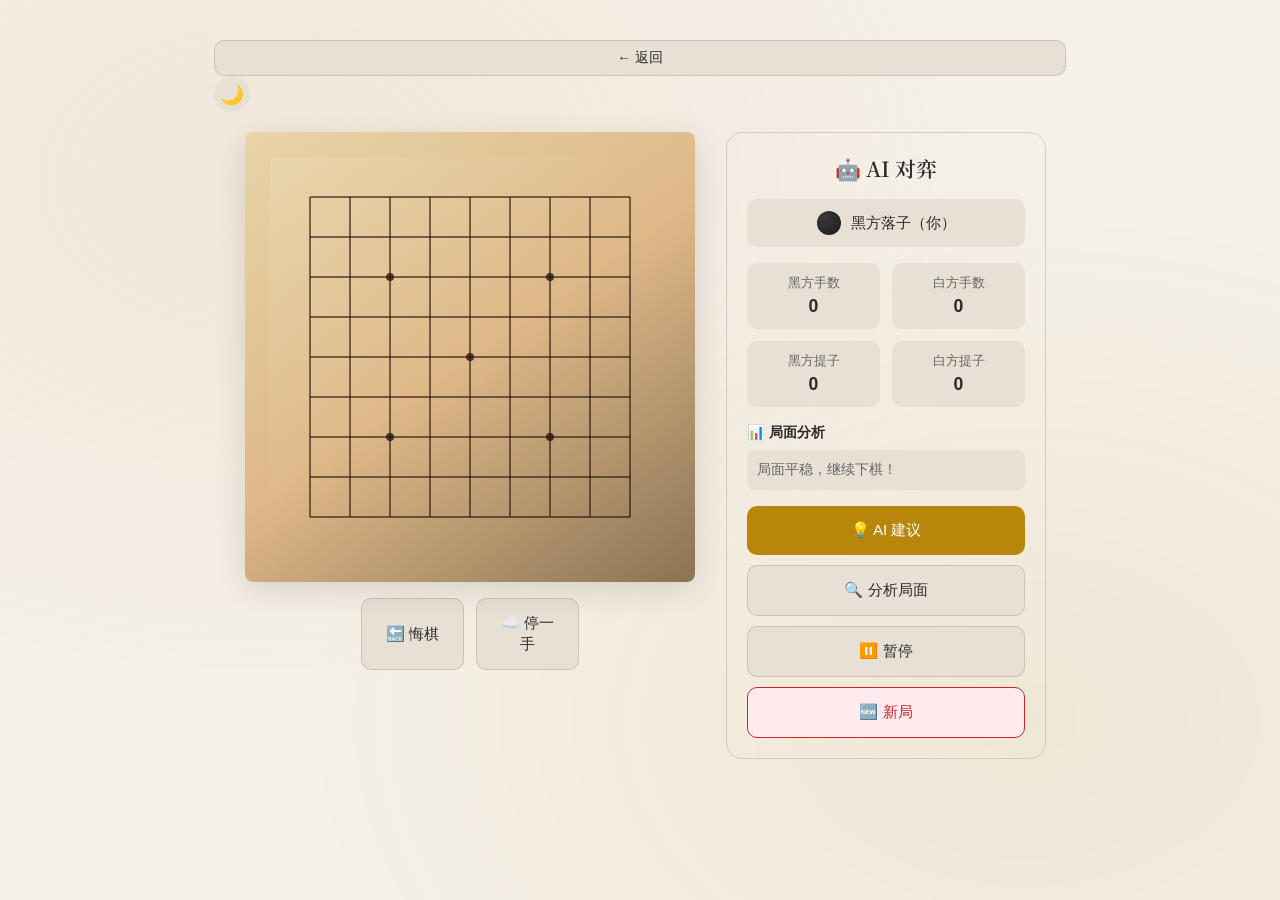
==== pages/ai-match.html @ 22a0a7e2 "新增AI对弈功能和移动端优化" ====
<!DOCTYPE html>
<html lang="zh-CN">
<head>
  <meta charset="UTF-8">
  <meta name="viewport" content="width=device-width, initial-scale=1.0, maximum-scale=1.0, user-scalable=no">
  <title>AI 对弈 - 围棋对弈复盘</title>
  <link href="https://fonts.googleapis.com/css2?family=Noto+Serif+SC:wght@400;600;700&family=JetBrains+Mono:wght@400;500&display=swap" rel="stylesheet">
  <link rel="stylesheet" href="../css/common.css">
  <style>
    .match-container { display: grid; grid-template-columns: 1fr 320px; gap: 20px; max-width: 1280px; margin: 0 auto; padding: 20px; }
    @media (max-width: 900px) { .match-container { grid-template-columns: 1fr; padding: 10px; } }
    .board-section { display: flex; flex-direction: column; align-items: center; }
    .board-wrapper { position: relative; background: linear-gradient(145deg, var(--board-wood-light) 0%, var(--board-wood) 50%, var(--board-dark) 100%); border-radius: 8px; padding: 25px; box-shadow: var(--shadow-medium); }
    .goban { position: relative; background: linear-gradient(135deg, rgba(255,255,255,0.1) 0%, transparent 50%); border-radius: 4px; overflow: visible; touch-action: manipulation; }
    .board-grid { position: absolute; top: 0; left: 0; pointer-events: none; }
    .grid-line { stroke: var(--line-color); stroke-width: 1.5; opacity: 0.8; }
    .star-point { fill: var(--line-color); opacity: 0.8; }
    .intersection { position: absolute; width: 36px; height: 36px; transform: translate(-50%, -50%); cursor: pointer; z-index: 10; -webkit-tap-highlight-color: transparent; }
    .intersection:hover::before { content: ''; position: absolute; top: 50%; left: 50%; transform: translate(-50%, -50%); width: 32px; height: 32px; border-radius: 50%; background: rgba(102, 126, 234, 0.3); pointer-events: none; }
    .stone { width: 32px; height: 32px; border-radius: 50%; position: absolute; transform: scale(0); transition: transform 0.15s cubic-bezier(0.175, 0.885, 0.32, 1.275); z-index: 20; }
    .stone.visible { transform: scale(1); }
    .stone.black { background: radial-gradient(circle at 30% 30%, var(--stone-black-highlight), var(--stone-black) 60%); box-shadow: 2px 3px 6px rgba(0, 0, 0, 0.4); }
    .stone.white { background: radial-gradient(circle at 30% 30%, #ffffff, var(--stone-white) 50%, var(--stone-white-shadow) 100%); box-shadow: 2px 3px 6px rgba(0, 0, 0, 0.25), 0 0 0 1px rgba(0, 0, 0, 0.1); }
    .stone.last-move { box-shadow: 0 0 0 3px rgba(255, 0, 0, 0.6), 2px 3px 6px rgba(0, 0, 0, 0.4); }
    .stone.white.last-move { box-shadow: 0 0 0 3px rgba(255, 0, 0, 0.6), 2px 3px 6px rgba(0, 0, 0, 0.25), 0 0 0 1px rgba(0, 0, 0, 0.1); }
    .info-panel { background: var(--card-bg); border-radius: 16px; padding: 20px; border: 1px solid var(--border-color); height: fit-content; }
    .game-title { font-family: 'Noto Serif SC', serif; font-size: 1.3rem; font-weight: 600; margin-bottom: 16px; color: var(--text-primary); text-align: center; }
    .status-row { display: flex; align-items: center; justify-content: center; gap: 10px; margin-bottom: 16px; padding: 12px; background: var(--bg-secondary); border-radius: 10px; }
    .current-player { width: 24px; height: 24px; border-radius: 50%; }
    .current-player.black { background: radial-gradient(circle at 30% 30%, var(--stone-black-highlight), var(--stone-black)); }
    .current-player.white { background: radial-gradient(circle at 30% 30%, #ffffff, var(--stone-white)); box-shadow: 0 0 0 1px rgba(0,0,0,0.2); }
    .status-text { font-size: 0.95rem; color: var(--text-primary); }
    .stats-grid { display: grid; grid-template-columns: 1fr 1fr; gap: 12px; margin-bottom: 16px; }
    .stat-box { text-align: center; padding: 12px; background: var(--bg-secondary); border-radius: 10px; }
    .stat-label { font-size: 0.8rem; color: var(--text-secondary); margin-bottom: 4px; }
    .stat-value { font-size: 1.1rem; font-weight: 600; color: var(--text-primary); }
    .analysis-section { margin-bottom: 16px; }
    .analysis-title { font-size: 0.9rem; font-weight: 600; color: var(--text-primary); margin-bottom: 8px; }
    .analysis-content { font-size: 0.85rem; color: var(--text-secondary); line-height: 1.5; padding: 10px; background: var(--bg-secondary); border-radius: 8px; max-height: 120px; overflow-y: auto; }
    .action-buttons { display: flex; flex-direction: column; gap: 10px; }
    .btn { padding: 14px 20px; border-radius: 10px; font-family: inherit; font-size: 0.95rem; font-weight: 500; cursor: pointer; transition: all 0.3s ease; border: none; width: 100%; }
    .btn-primary { background: var(--accent-gold); color: white; }
    .btn-primary:hover { transform: translateY(-2px); box-shadow: var(--shadow-medium); }
    .btn-secondary { background: var(--bg-secondary); color: var(--text-primary); border: 1px solid var(--border-color); }
    .btn-secondary:hover { background: var(--border-color); }
    .btn-danger { background: #FFEBEE; color: #C62828; border: 1px solid #C62828; }
    .btn-danger:hover { background: #FFCDD2; }
    .result-modal { display: none; position: fixed; top: 0; left: 0; width: 100%; height: 100%; background: rgba(0,0,0,0.5); z-index: 1000; align-items: center; justify-content: center; }
    .result-modal.visible { display: flex; }
    .result-content { background: var(--card-bg); padding: 30px; border-radius: 16px; text-align: center; max-width: 400px; width: 90%; }
    .result-title { font-size: 1.5rem; font-weight: 600; margin-bottom: 16px; color: var(--text-primary); }
    .result-details { font-size: 1rem; color: var(--text-secondary); margin-bottom: 20px; line-height: 1.6; }
    @media (max-width: 900px) {
      .board-wrapper { padding: 15px; }
      .intersection { width: 32px; height: 32px; }
      .stone { width: 28px; height: 28px; }
      .btn { padding: 16px; font-size: 1rem; }
    }
    @media (max-width: 480px) {
      .board-wrapper { padding: 10px; }
      .intersection { width: 26px; height: 26px; }
      .stone { width: 22px; height: 22px; }
    }
  </style>
</head>
<body>
  <div class="container">
    <div class="header">
      <button class="btn btn-secondary" id="backBtn" style="padding: 8px 16px; font-size: 0.85rem;">← 返回</button>
      <button class="theme-toggle" id="themeToggle" title="切换主题">🌙</button>
    </div>

    <div class="match-container">
      <div class="board-section">
        <div class="board-wrapper">
          <div class="goban" id="goban"></div>
        </div>
        <div style="margin-top: 16px; display: flex; gap: 12px;">
          <button class="btn btn-secondary" id="undoBtn">🔙 悔棋</button>
          <button class="btn btn-secondary" id="passBtn">☁️ 停一手</button>
        </div>
      </div>

      <div class="info-panel">
        <div class="game-title">🤖 AI 对弈</div>
        
        <div class="status-row">
          <div class="current-player" id="currentPlayer"></div>
          <span class="status-text" id="statusText">黑方落子</span>
        </div>

        <div class="stats-grid">
          <div class="stat-box">
            <div class="stat-label">黑方手数</div>
            <div class="stat-value" id="blackMoves">0</div>
          </div>
          <div class="stat-box">
            <div class="stat-label">白方手数</div>
            <div class="stat-value" id="whiteMoves">0</div>
          </div>
          <div class="stat-box">
            <div class="stat-label">黑方提子</div>
            <div class="stat-value" id="blackCaptures">0</div>
          </div>
          <div class="stat-box">
            <div class="stat-label">白方提子</div>
            <div class="stat-value" id="whiteCaptures">0</div>
          </div>
        </div>

        <div class="analysis-section">
          <div class="analysis-title">📊 局面分析</div>
          <div class="analysis-content" id="analysisContent">
            正在分析...
          </div>
        </div>

        <div class="action-buttons">
          <button class="btn btn-primary" id="hintBtn">💡 AI 建议</button>
          <button class="btn btn-secondary" id="analyzeBtn">🔍 分析局面</button>
          <button class="btn btn-secondary" id="pauseBtn">⏸️ 暂停</button>
          <button class="btn btn-danger" id="newGameBtn">🆕 新局</button>
        </div>
      </div>
    </div>
  </div>

  <div class="result-modal" id="resultModal">
    <div class="result-content">
      <div class="result-title" id="resultTitle">对局结束</div>
      <div class="result-details" id="resultDetails"></div>
      <button class="btn btn-primary" id="closeModal">确定</button>
    </div>
  </div>

  <script src="../js/utils.js"></script>
  <script src="../js/go-engine.js"></script>
  <script>
    class AIMatch {
      constructor() {
        this.engine = null;
        this.ai = null;
        this.size = 9;
        this.isPaused = false;
        this.isUserTurn = true;
        this.moveHistory = [];
        this.cellSize = 36;
        this.boardPadding = 25;
        this.lastMove = null;
        this.init();
      }

      init() {
        ThemeManager.init();
        document.getElementById('themeToggle').addEventListener('click', () => ThemeManager.toggle());

        const params = new URLSearchParams(window.location.search);
        this.size = parseInt(params.get('size')) || 9;
        const level = params.get('level') || 'medium';

        this.engine = new GoEngine(this.size);
        this.ai = new GoAI(level);

        this.calculateBoardSize();
        this.renderBoard();
        this.updateUI();
        this.updateAnalysis();
        this.bindEvents();

        this.cellSize = this.calculateCellSize();
        this.boardPadding = Math.max(20, this.cellSize);
      }

      calculateCellSize() {
        const container = document.querySelector('.board-section');
        const containerWidth = container ? container.clientWidth - 80 : 300;
        const maxCell = Math.floor(containerWidth / this.size);
        return Math.min(Math.max(maxCell, 20), 40);
      }

      calculateBoardSize() {
        this.cellSize = this.calculateCellSize();
        this.boardPadding = Math.max(20, this.cellSize);
      }

      renderBoard() {
        const goban = document.getElementById('goban');
        const boardSize = this.cellSize * (this.size - 1) + this.boardPadding * 2;

        goban.style.width = boardSize + 'px';
        goban.style.height = boardSize + 'px';
        goban.innerHTML = '';

        const svgNS = 'http://www.w3.org/2000/svg';
        const svg = document.createElementNS(svgNS, 'svg');
        svg.setAttribute('class', 'board-grid');
        svg.setAttribute('width', boardSize);
        svg.setAttribute('height', boardSize);
        svg.setAttribute('viewBox', '0 0 ' + boardSize + ' ' + boardSize);

        for (let i = 0; i < this.size; i++) {
          const pos = this.boardPadding + i * this.cellSize;
          
          const hLine = document.createElementNS(svgNS, 'line');
          hLine.setAttribute('class', 'grid-line');
          hLine.setAttribute('x1', this.boardPadding);
          hLine.setAttribute('y1', pos);
          hLine.setAttribute('x2', boardSize - this.boardPadding);
          hLine.setAttribute('y2', pos);
          svg.appendChild(hLine);

          const vLine = document.createElementNS(svgNS, 'line');
          vLine.setAttribute('class', 'grid-line');
          vLine.setAttribute('x1', pos);
          vLine.setAttribute('y1', this.boardPadding);
          vLine.setAttribute('x2', pos);
          vLine.setAttribute('y2', boardSize - this.boardPadding);
          svg.appendChild(vLine);
        }

        const starPoints = this.getStarPoints();
        starPoints.forEach(([x, y]) => {
          const circle = document.createElementNS(svgNS, 'circle');
          circle.setAttribute('class', 'star-point');
          circle.setAttribute('cx', this.boardPadding + x * this.cellSize);
          circle.setAttribute('cy', this.boardPadding + y * this.cellSize);
          circle.setAttribute('r', 4);
          svg.appendChild(circle);
        });

        goban.appendChild(svg);

        for (let y = 0; y < this.size; y++) {
          for (let x = 0; x < this.size; x++) {
            const intersection = document.createElement('div');
            intersection.className = 'intersection';
            intersection.dataset.x = x;
            intersection.dataset.y = y;
            intersection.style.left = (this.boardPadding + x * this.cellSize) + 'px';
            intersection.style.top = (this.boardPadding + y * this.cellSize) + 'px';
            goban.appendChild(intersection);
          }
        }
      }

      getStarPoints() {
        const points = [];
        if (this.size === 9) {
          points.push([2, 2], [2, 6], [4, 4], [6, 2], [6, 6]);
        } else if (this.size === 13) {
          for (let i = 0; i < 3; i++) for (let j = 0; j < 3; j++) points.push([3 + i * 3, 3 + j * 3]);
        } else {
          for (let i = 0; i < 3; i++) for (let j = 0; j < 3; j++) points.push([3 + i * 6, 3 + j * 6]);
        }
        return points;
      }

      placeStone(x, y, color, animate = true) {
        const intersection = document.querySelector('.intersection[data-x="' + x + '"][data-y="' + y + '"]');
        if (!intersection) return;

        const existingStone = intersection.querySelector('.stone');
        if (existingStone) existingStone.remove();

        const stone = document.createElement('div');
        stone.className = 'stone ' + color;
        intersection.appendChild(stone);
        
        if (animate) {
          requestAnimationFrame(() => stone.classList.add('visible'));
        } else {
          stone.classList.add('visible');
        }
      }

      removeLastMoveMarker() {
        if (this.lastMove) {
          const lastIntersection = document.querySelector('.intersection[data-x="' + this.lastMove.x + '"][data-y="' + this.lastMove.y + '"]');
          if (lastIntersection) {
            const stone = lastIntersection.querySelector('.stone');
            if (stone) stone.classList.remove('last-move');
          }
        }
      }

      handleClick(x, y) {
        if (this.isPaused || !this.isUserTurn) return;
        if (this.engine.board[y][x] !== null) return;

        this.makeMove(x, y, 'black');
        
        if (!this.engine.isTwoPasses()) {
          this.isUserTurn = false;
          this.updateUI();
          
          setTimeout(() => {
            this.aiMove();
          }, 500);
        }
      }

      makeMove(x, y, color) {
        this.removeLastMoveMarker();
        
        if (this.engine.play(x, y)) {
          this.placeStone(x, y, color);
          this.lastMove = { x, y };
          const intersection = document.querySelector('.intersection[data-x="' + x + '"][data-y="' + y + '"]');
          if (intersection) {
            const stone = intersection.querySelector('.stone');
            if (stone) stone.classList.add('last-move');
          }
          
          this.moveHistory.push({ x, y, color });
          this.updateUI();
          this.updateAnalysis();
          
          if (this.engine.isTwoPasses()) {
            this.endGame();
          }
        }
      }

      aiMove() {
        if (this.isPaused) {
          this.isUserTurn = true;
          this.updateUI();
          return;
        }

        const move = this.ai.getMove(this.engine);
        if (move) {
          this.makeMove(move.x, move.y, 'white');
        } else {
          this.engine.pass();
          showToast('AI 停了一手', 'info');
        }
        
        this.isUserTurn = true;
        this.updateUI();
      }

      undo() {
        if (this.moveHistory.length < 2) {
          showToast('没有可悔的棋', 'warning');
          return;
        }

        const lastMove = this.moveHistory.pop();
        this.engine.board[lastMove.y][lastMove.x] = null;
        this.removeLastMoveMarker();
        
        const lastIntersection = document.querySelector('.intersection[data-x="' + lastMove.x + '"][data-y="' + lastMove.y + '"]');
        if (lastIntersection) {
          const stone = lastIntersection.querySelector('.stone');
          if (stone) stone.remove();
        }

        if (this.moveHistory.length > 0) {
          const prevMove = this.moveHistory[this.moveHistory.length - 1];
          this.lastMove = { x: prevMove.x, y: prevMove.y };
          const prevIntersection = document.querySelector('.intersection[data-x="' + prevMove.x + '"][data-y="' + prevMove.y + '"]');
          if (prevIntersection) {
            const stone = prevIntersection.querySelector('.stone');
            if (stone) stone.classList.add('last-move');
          }
        } else {
          this.lastMove = null;
        }

        this.updateUI();
        this.updateAnalysis();
      }

      pass() {
        this.engine.pass();
        this.isUserTurn = false;
        this.updateUI();
        
        setTimeout(() => {
          if (this.engine.isTwoPasses()) {
            this.endGame();
          } else {
            this.aiMove();
          }
        }, 300);
      }

      updateUI() {
        const playerIndicator = document.getElementById('currentPlayer');
        const statusText = document.getElementById('statusText');
        
        playerIndicator.className = 'current-player ' + this.engine.currentPlayer;
        
        if (this.isPaused) {
          statusText.textContent = '已暂停';
        } else if (this.isUserTurn) {
          statusText.textContent = this.engine.currentPlayer === 'black' ? '黑方落子（你）' : '白方落子（AI）';
        } else {
          statusText.textContent = 'AI 思考中...';
        }

        const { black, white } = this.engine.countStones();
        document.getElementById('blackMoves').textContent = Math.floor(this.moveHistory.filter(m => m.color === 'black').length);
        document.getElementById('whiteMoves').textContent = Math.floor(this.moveHistory.filter(m => m.color === 'white').length);
        document.getElementById('blackCaptures').textContent = this.engine.capturedBlack;
        document.getElementById('whiteCaptures').textContent = this.engine.capturedWhite;
      }

      updateAnalysis() {
        const analysis = this.engine.analyzePosition();
        const deadBlack = analysis.groups.filter(g => g.color === 'black' && g.liberties <= 2);
        const deadWhite = analysis.groups.filter(g => g.color === 'white' && g.liberties <= 2);
        
        let text = '';
        
        if (deadBlack.length > 0) {
          text += `⚠️ 你的黑棋有 ${deadBlack.length} 块危险\n`;
          deadBlack.forEach(g => {
            text += `   - ${g.stones.length}子，仅剩 ${g.liberties} 气\n`;
          });
        }
        
        if (deadWhite.length > 0) {
          text += `🎯 可杀白棋 ${deadWhite.length} 块\n`;
          deadWhite.forEach(g => {
            text += `   - ${g.stones.length}子，仅剩 ${g.liberties} 气\n`;
          });
        }

        if (analysis.ataris.length > 0) {
          text += `⚡ 存在对杀局面\n`;
        }

        if (!text) {
          text = '局面平稳，继续下棋！';
        }

        document.getElementById('analysisContent').textContent = text;
      }

      showHint() {
        const move = this.ai.getMove(this.engine);
        if (move) {
          showToast(`AI 建议：(${move.x}, ${move.y})`, 'info');
        } else {
          showToast('当前局面建议停一手', 'info');
        }
      }

      analyzePosition() {
        const analysis = this.engine.analyzePosition();
        let message = `当前局面分析：\n\n`;
        message += `总棋子数：黑 ${analysis.groups.filter(g => g.color === 'black').reduce((s, g) => s + g.stones.length, 0)} 子\n`;
        message += `          白 ${analysis.groups.filter(g => g.color === 'white').reduce((s, g) => s + g.stones.length, 0)} 子\n\n`;
        
        const atari = analysis.ataris;
        if (atari.length > 0) {
          message += `📍 紧急：\n`;
          atari.forEach(g => {
            message += `- ${g.color === 'black' ? '黑' : '白'}方 ${g.stones.length}子危险（${g.liberties}气）\n`;
          });
        }

        showToast(message, 'info');
      }

      pause() {
        this.isPaused = !this.isPaused;
        document.getElementById('pauseBtn').textContent = this.isPaused ? '▶️ 继续' : '⏸️ 暂停';
        this.updateUI();
        
        if (!this.isPaused && !this.isUserTurn) {
          this.aiMove();
        }
      }

      endGame() {
        const { black, white } = this.engine.countStones();
        const komi = this.size === 9 ? 4.5 : 6.5;
        const winner = black > white + komi ? '黑方' : '白方';
        
        document.getElementById('resultTitle').textContent = '🏁 对局结束';
        document.getElementById('resultDetails').innerHTML = `
          <p><strong>${winner} 胜！</strong></p>
          <p>黑方：${black} 子</p>
          <p>白方（含贴目 ${komi}）：${(white + komi).toFixed(1)} 子</p>
          <p>总手数：${this.moveHistory.length} 手</p>
        `;
        document.getElementById('resultModal').classList.add('visible');
      }

      newGame() {
        this.engine = new GoEngine(this.size);
        this.moveHistory = [];
        this.isUserTurn = true;
        this.isPaused = false;
        this.lastMove = null;
        
        const goban = document.getElementById('goban');
        const stones = goban.querySelectorAll('.stone');
        stones.forEach(s => s.remove());
        
        document.getElementById('pauseBtn').textContent = '⏸️ 暂停';
        document.getElementById('resultModal').classList.remove('visible');
        
        this.updateUI();
        this.updateAnalysis();
        showToast('新对局开始！', 'success');
      }

      bindEvents() {
        document.getElementById('goban').addEventListener('click', (e) => {
          const intersection = e.target.closest('.intersection');
          if (intersection) {
            const x = parseInt(intersection.dataset.x);
            const y = parseInt(intersection.dataset.y);
            this.handleClick(x, y);
          }
        });

        document.getElementById('backBtn').addEventListener('click', () => {
          window.location.href = 'practice.html';
        });

        document.getElementById('undoBtn').addEventListener('click', () => this.undo());
        document.getElementById('passBtn').addEventListener('click', () => this.pass());
        document.getElementById('hintBtn').addEventListener('click', () => this.showHint());
        document.getElementById('analyzeBtn').addEventListener('click', () => this.analyzePosition());
        document.getElementById('pauseBtn').addEventListener('click', () => this.pause());
        document.getElementById('newGameBtn').addEventListener('click', () => this.newGame());
        document.getElementById('closeModal').addEventListener('click', () => {
          document.getElementById('resultModal').classList.remove('visible');
        });

        window.addEventListener('resize', () => {
          this.calculateBoardSize();
          this.renderBoard();
          this.moveHistory.forEach(m => this.placeStone(m.x, m.y, m.color, false));
          if (this.lastMove) {
            const intersection = document.querySelector('.intersection[data-x="' + this.lastMove.x + '"][data-y="' + this.lastMove.y + '"]');
            if (intersection) {
              const stone = intersection.querySelector('.stone');
              if (stone) stone.classList.add('last-move');
            }
          }
        });
      }
    }

    document.addEventListener('DOMContentLoaded', () => {
      try { new AIMatch(); } catch (e) { console.error(e); showErrorBoundary('加载失败'); }
    });
  </script>
</body>
</html>
---- css/common.css ----
/* 公共样式 */

/* 浅色主题（默认） */
:root {
  --board-wood: #DEB887;
  --board-wood-light: #E8D4A8;
  --board-dark: #8B7355;
  --line-color: #2C1810;
  --stone-black: #1A1A1A;
  --stone-black-highlight: #3A3A3A;
  --stone-white: #F5F5F5;
  --stone-white-shadow: #D0D0D0;
  --accent-red: #C41E3A;
  --accent-gold: #B8860B;
  --bg-primary: #F5F0E8;
  --bg-secondary: #E8E0D5;
  --text-primary: #2C2C2C;
  --text-secondary: #666666;
  --success: #2E7D32;
  --panel-bg: rgba(255, 252, 245, 0.95);
  --shadow-soft: 0 4px 20px rgba(0, 0, 0, 0.08);
  --shadow-medium: 0 8px 32px rgba(0, 0, 0, 0.12);
  --border-color: rgba(44, 24, 16, 0.15);
}

/* 深色主题 */
[data-theme="dark"] {
  --board-wood: #8B7355;
  --board-wood-light: #A1887F;
  --board-dark: #5D4037;
  --line-color: #E0E0E0;
  --stone-black: #2D2D2D;
  --stone-black-highlight: #424242;
  --stone-white: #EEEEEE;
  --stone-white-shadow: #BDBDBD;
  --accent-red: #EF5350;
  --accent-gold: #FFD54F;
  --bg-primary: #121212;
  --bg-secondary: #1E1E1E;
  --text-primary: #E0E0E0;
  --text-secondary: #9E9E9E;
  --success: #66BB6A;
  --panel-bg: rgba(30, 30, 30, 0.95);
  --shadow-soft: 0 4px 20px rgba(0, 0, 0, 0.3);
  --shadow-medium: 0 8px 32px rgba(0, 0, 0, 0.4);
  --border-color: rgba(255, 255, 255, 0.1);
}

* { margin: 0; padding: 0; box-sizing: border-box; }

body {
  font-family: 'Noto Sans SC', sans-serif;
  background: var(--bg-primary);
  min-height: 100vh;
  color: var(--text-primary);
  overflow-x: hidden;
  transition: background-color 0.3s ease, color 0.3s ease;
}

body::before {
  content: '';
  position: fixed;
  inset: 0;
  background:
    radial-gradient(ellipse at 20% 20%, rgba(222, 184, 135, 0.15) 0%, transparent 50%),
    radial-gradient(ellipse at 80% 80%, rgba(184, 134, 11, 0.08) 0%, transparent 50%);
  pointer-events: none;
  z-index: -1;
}

[data-theme="dark"] body::before {
  background:
    radial-gradient(ellipse at 20% 20%, rgba(139, 115, 85, 0.2) 0%, transparent 50%),
    radial-gradient(ellipse at 80% 80%, rgba(184, 134, 11, 0.1) 0%, transparent 50%);
}

.container {
  max-width: 900px;
  margin: 0 auto;
  padding: 40px 24px;
}

/* Logo */
.logo { display: flex; align-items: center; gap: 12px; cursor: pointer; }
.logo-icon { width: 40px; height: 40px; position: relative; }
.logo-icon::before {
  content: ''; position: absolute; width: 28px; height: 28px;
  background: radial-gradient(circle at 35% 35%, var(--stone-black-highlight), var(--stone-black));
  border-radius: 50%; top: 2px; left: 2px; box-shadow: 2px 2px 4px rgba(0,0,0,0.3);
}
.logo-icon::after {
  content: ''; position: absolute; width: 20px; height: 20px;
  background: radial-gradient(circle at 40% 40%, #fff, var(--stone-white));
  border: 1px solid var(--stone-white-shadow); border-radius: 50%;
  bottom: 2px; right: 2px; box-shadow: 2px 2px 4px rgba(0,0,0,0.15);
}

h1 {
  font-family: 'Noto Serif SC', serif;
  font-size: 1.5rem; font-weight: 600; color: var(--text-primary); letter-spacing: 0.05em;
}

/* 按钮 */
.btn {
  padding: 12px 24px;
  border: none;
  border-radius: 10px;
  font-family: inherit;
  font-size: 1rem;
  font-weight: 600;
  cursor: pointer;
  transition: all 0.3s ease;
  display: inline-flex;
  align-items: center;
  justify-content: center;
  gap: 8px;
  text-decoration: none;
}

.btn-primary {
  background: var(--line-color);
  color: var(--stone-white);
}
.btn-primary:hover { background: #1a0f0a; transform: translateY(-1px); }

.btn-secondary {
  background: var(--bg-secondary);
  color: var(--text-primary);
}
.btn-secondary:hover { background: var(--board-wood-light); }

.btn-large {
  padding: 16px 40px;
  font-size: 1.1rem;
}

/* 卡片 */
.card {
  background: var(--panel-bg);
  border-radius: 20px;
  padding: 32px;
  box-shadow: var(--shadow-medium);
  border: 1px solid var(--border-color);
}

/* 表单 */
.form-group { margin-bottom: 24px; }
.form-label {
  display: block;
  font-size: 0.9rem;
  font-weight: 500;
  color: var(--text-secondary);
  margin-bottom: 10px;
  text-transform: uppercase;
  letter-spacing: 0.05em;
}

.player-input-group {
  display: flex;
  align-items: center;
  gap: 12px;
  background: var(--bg-secondary);
  padding: 14px 18px;
  border-radius: 12px;
}
.player-input-group .player-indicator { width: 24px; height: 24px; flex-shrink: 0; }
.player-input-group input {
  flex: 1;
  border: none;
  background: transparent;
  font-family: inherit;
  font-size: 1rem;
  color: var(--text-primary);
  outline: none;
}
.player-input-group input::placeholder { color: var(--text-secondary); }

/* 玩家指示器 */
.player-indicator { width: 18px; height: 18px; border-radius: 50%; transition: all 0.3s ease; }
.player-indicator.black {
  background: radial-gradient(circle at 35% 35%, var(--stone-black-highlight), var(--stone-black));
  box-shadow: 1px 1px 3px rgba(0,0,0,0.4);
}
.player-indicator.white {
  background: radial-gradient(circle at 35% 35%, #fff, var(--stone-white));
  border: 1px solid var(--stone-white-shadow);
  box-shadow: 1px 1px 3px rgba(0,0,0,0.2);
}

/* 棋盘大小选项 */
.board-size-options { display: flex; gap: 12px; }
.board-size-option {
  flex: 1;
  padding: 20px;
  border: 2px solid var(--border-color);
  background: var(--bg-primary);
  border-radius: 12px;
  text-align: center;
  cursor: pointer;
  transition: all 0.3s ease;
  font-family: inherit;
}
.board-size-option:hover { border-color: var(--board-dark); }
.board-size-option.active { border-color: var(--accent-gold); background: var(--bg-secondary); }
.board-size-option .size-number {
  font-family: 'JetBrains Mono', monospace;
  font-size: 1.8rem; font-weight: 700; color: var(--text-primary); display: block;
}
.board-size-option .size-label { font-size: 0.8rem; color: var(--text-secondary); margin-top: 4px; }

/* Toast */
.toast-container {
  position: fixed;
  bottom: 24px;
  left: 50%;
  transform: translateX(-50%);
  z-index: 1000;
  display: flex;
  flex-direction: column;
  gap: 8px;
  pointer-events: none;
}
.toast {
  padding: 12px 24px;
  border-radius: 8px;
  font-size: 0.9rem;
  font-weight: 500;
  box-shadow: var(--shadow-medium);
  animation: toast-in 0.3s ease-out;
  pointer-events: auto;
}
.toast.warning { background: #FFF3E0; color: #E65100; border: 1px solid #FFB74D; }
.toast.error { background: #FFEBEE; color: #C62828; border: 1px solid #EF9A9A; }
.toast.success { background: #E8F5E9; color: #2E7D32; border: 1px solid #A5D6A7; }
.toast.info { background: var(--panel-bg); color: var(--text-primary); border: 1px solid var(--border-color); }

@keyframes toast-in {
  from { opacity: 0; transform: translateY(20px); }
  to { opacity: 1; transform: translateY(0); }
}
.toast.fade-out { animation: toast-out 0.3s ease-out forwards; }
@keyframes toast-out {
  to { opacity: 0; transform: translateY(-20px); }
}

/* Spinner 加载动画 */
.spinner {
  width: 40px;
  height: 40px;
  border: 3px solid var(--bg-secondary);
  border-top-color: var(--accent-gold);
  border-radius: 50%;
  animation: spin 0.8s linear infinite;
}

@keyframes spin {
  to { transform: rotate(360deg); }
}

/* 主题切换按钮 */
.theme-toggle {
  background: var(--bg-secondary);
  border: none;
  border-radius: 50%;
  width: 36px;
  height: 36px;
  cursor: pointer;
  display: flex;
  align-items: center;
  justify-content: center;
  font-size: 1.2rem;
  transition: all 0.3s ease;
}

.theme-toggle:hover {
  background: var(--accent-gold);
  color: white;
}


/* 模态框 */
.modal-overlay {
  position: fixed;
  top: 0;
  left: 0;
  right: 0;
  bottom: 0;
  background: rgba(0, 0, 0, 0.6);
  display: flex;
  align-items: center;
  justify-content: center;
  z-index: 1000;
  padding: 20px;
}

.modal {
  background: var(--panel-bg);
  border-radius: 20px;
  padding: 24px;
  max-width: 400px;
  width: 100%;
  box-shadow: var(--shadow-medium);
}

.modal-header {
  display: flex;
  align-items: center;
  justify-content: space-between;
  margin-bottom: 20px;
}

.modal-title {
  font-family: 'Noto Serif SC', serif;
  font-size: 1.3rem;
  font-weight: 600;
}

.modal-close {
  background: none;
  border: none;
  font-size: 1.5rem;
  cursor: pointer;
  color: var(--text-secondary);
  padding: 4px 8px;
  line-height: 1;
}

.modal-close:hover {
  color: var(--text-primary);
}

.modal-body {
  margin-bottom: 24px;
}

.modal-footer {
  display: flex;
  gap: 12px;
  justify-content: flex-end;
}

/* 表单输入 */
.form-input {
  width: 100%;
  padding: 12px 16px;
  border: 1px solid var(--border-color);
  border-radius: 10px;
  font-family: inherit;
  font-size: 1rem;
  background: var(--bg-primary);
  color: var(--text-primary);
  transition: border-color 0.2s;
}

.form-input:focus {
  outline: none;
  border-color: var(--accent-gold);
}

.form-input::placeholder {
  color: var(--text-secondary);
}

/* 历史记录项 */
.history-item {
  background: var(--panel-bg);
  border-radius: 16px;
  padding: 20px 24px;
  box-shadow: var(--shadow-soft);
  border: 1px solid var(--border-color);
  cursor: pointer;
  transition: all 0.3s ease;
  display: flex;
  align-items: center;
  gap: 20px;
  margin-bottom: 12px;
}
.history-item:hover { transform: translateY(-2px); box-shadow: var(--shadow-medium); border-color: var(--accent-gold); }
.history-board-preview {
  width: 80px; height: 80px;
  background: linear-gradient(145deg, var(--board-wood-light) 0%, var(--board-wood) 50%, var(--board-dark) 100%);
  border-radius: 8px; display: flex; align-items: center; justify-content: center;
  flex-shrink: 0; font-family: 'JetBrains Mono', monospace;
  font-size: 1.5rem; font-weight: 700; color: var(--line-color);
}
.history-info { flex: 1; }
.history-players { display: flex; align-items: center; gap: 12px; margin-bottom: 8px; }
.history-player { display: flex; align-items: center; gap: 6px; font-weight: 500; }
.history-vs { color: var(--text-secondary); font-size: 0.9rem; }
.history-meta { display: flex; gap: 16px; font-size: 0.85rem; color: var(--text-secondary); }

/* 棋盘坐标 */
.board-coords {
  position: absolute;
  font-family: 'JetBrains Mono', monospace;
  font-size: 0.75rem;
  font-weight: 500;
  color: var(--line-color);
  opacity: 0.7;
  pointer-events: none;
  user-select: none;
}

.coord-top, .coord-bottom {
  left: 0;
  right: 0;
  display: flex;
  justify-content: space-between;
  padding: 0 30px;
}

.coord-top { top: 8px; }
.coord-bottom { bottom: 8px; }

.coord-left, .coord-right {
  top: 0;
  bottom: 0;
  display: flex;
  flex-direction: column;
  justify-content: space-between;
  padding: 30px 0;
}

.coord-left { left: 8px; }
.coord-right { right: 8px; }

.coord-label {
  width: 20px;
  height: 20px;
  display: flex;
  align-items: center;
  justify-content: center;
}

/* 最后落子标记 */
.stone.last-move::after {
  content: '';
  position: absolute;
  top: 50%;
  left: 50%;
  transform: translate(-50%, -50%);
  width: 10px;
  height: 10px;
  border-radius: 50%;
  background: var(--accent-red);
  box-shadow: 0 0 4px rgba(196, 30, 58, 0.6);
}

/* 错误边界遮罩 */
.error-boundary {
  position: fixed;
  inset: 0;
  background: var(--bg-primary);
  display: none;
  flex-direction: column;
  align-items: center;
  justify-content: center;
  z-index: 9999;
  padding: 40px;
  text-align: center;
}

.error-boundary.active {
  display: flex;
}

.error-boundary-icon {
  font-size: 4rem;
  margin-bottom: 20px;
}

.error-boundary-title {
  font-family: 'Noto Serif SC', serif;
  font-size: 1.5rem;
  font-weight: 600;
  margin-bottom: 12px;
  color: var(--text-primary);
}

.error-boundary-message {
  color: var(--text-secondary);
  margin-bottom: 24px;
  max-width: 400px;
  line-height: 1.6;
}

.error-boundary-btn {
  padding: 12px 32px;
  background: var(--accent-gold);
  color: white;
  border: none;
  border-radius: 10px;
  font-family: inherit;
  font-size: 1rem;
  font-weight: 600;
  cursor: pointer;
  transition: all 0.3s ease;
}

.error-boundary-btn:hover {
  transform: translateY(-2px);
  box-shadow: var(--shadow-medium);
}

/* 响应式 */
@media (max-width: 600px) {
  .container { padding: 20px 16px; }
  .board-size-options { flex-direction: column; }
  .card { padding: 20px; }
}
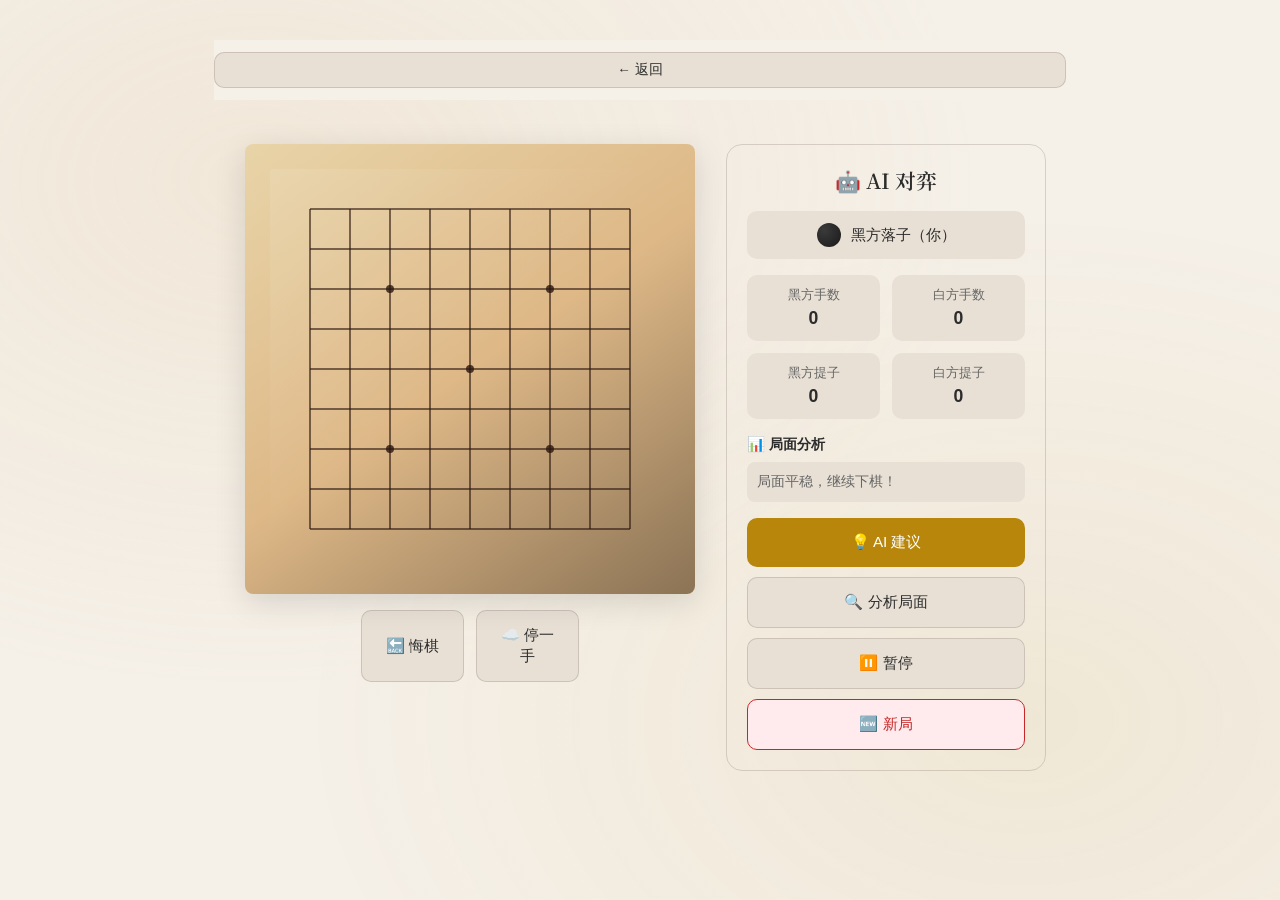
==== commit 996c6aba: "refactor: 移除顶栏主题切换按钮，统一放到设置里 - 从所有11个页面的顶栏移除主题切换按钮 - 主题切换功能保留在设置模态框中 - 设置按钮和用户名保持常驻显示" ====
--- a/pages/ai-match.html
+++ b/pages/ai-match.html
@@ -67,7 +67,6 @@
   <div class="container">
     <div class="header">
       <button class="btn btn-secondary" id="backBtn" style="padding: 8px 16px; font-size: 0.85rem;">← 返回</button>
-      <button class="theme-toggle" id="themeToggle" title="切换主题">🌙</button>
     </div>
 
     <div class="match-container">
@@ -152,7 +151,6 @@
 
       init() {
         ThemeManager.init();
-        document.getElementById('themeToggle').addEventListener('click', () => ThemeManager.toggle());
 
         const params = new URLSearchParams(window.location.search);
         this.size = parseInt(params.get('size')) || 9;
@@ -480,14 +478,45 @@
         const komi = this.size === 9 ? 4.5 : 6.5;
         const winner = black > white + komi ? '黑方' : '白方';
         
+        this.saveGameToHistory(winner, black, white, komi);
+        
         document.getElementById('resultTitle').textContent = '🏁 对局结束';
         document.getElementById('resultDetails').innerHTML = `
           <p><strong>${winner} 胜！</strong></p>
           <p>黑方：${black} 子</p>
           <p>白方（含贴目 ${komi}）：${(white + komi).toFixed(1)} 子</p>
           <p>总手数：${this.moveHistory.length} 手</p>
+          <p style="margin-top: 12px; font-size: 0.85rem; color: var(--text-secondary);">
+            <a href="review.html" style="color: var(--accent-gold); text-decoration: none;">📖 查看复盘</a>
+          </p>
         `;
         document.getElementById('resultModal').classList.add('visible');
+      }
+
+      saveGameToHistory(winner, black, white, komi) {
+        try {
+          const games = JSON.parse(localStorage.getItem('go_game_history') || '[]');
+          const game = {
+            id: Date.now(),
+            date: new Date().toLocaleString('zh-CN'),
+            size: this.size,
+            level: this.ai.level,
+            winner: winner,
+            black: black,
+            white: white,
+            komi: komi,
+            totalMoves: this.moveHistory.length,
+            moves: this.moveHistory.map(m => ({ x: m.x, y: m.y, color: m.color })),
+            type: 'ai',
+            blackPlayer: '你',
+            whitePlayer: 'AI'
+          };
+          games.unshift(game);
+          if (games.length > 50) games.pop();
+          localStorage.setItem('go_game_history', JSON.stringify(games));
+        } catch (e) {
+          console.error('Failed to save game:', e);
+        }
       }
 
       newGame() {
--- a/css/common.css
+++ b/css/common.css
@@ -187,6 +187,16 @@
   box-shadow: 1px 1px 3px rgba(0,0,0,0.2);
 }
 
+.ai-badge {
+  font-size: 0.7rem;
+  padding: 2px 6px;
+  background: var(--accent-gold);
+  color: white;
+  border-radius: 10px;
+  margin-left: 4px;
+  font-weight: 500;
+}
+
 /* 棋盘大小选项 */
 .board-size-options { display: flex; gap: 12px; }
 .board-size-option {
@@ -277,6 +287,18 @@
   color: white;
 }
 
+/* 头部导航 - 常驻 */
+.header {
+  display: flex;
+  justify-content: space-between;
+  align-items: center;
+  margin-bottom: 24px;
+  position: sticky;
+  top: 0;
+  z-index: 100;
+  background: var(--bg-primary);
+  padding: 12px 0;
+}
 
 /* 模态框 */
 .modal-overlay {
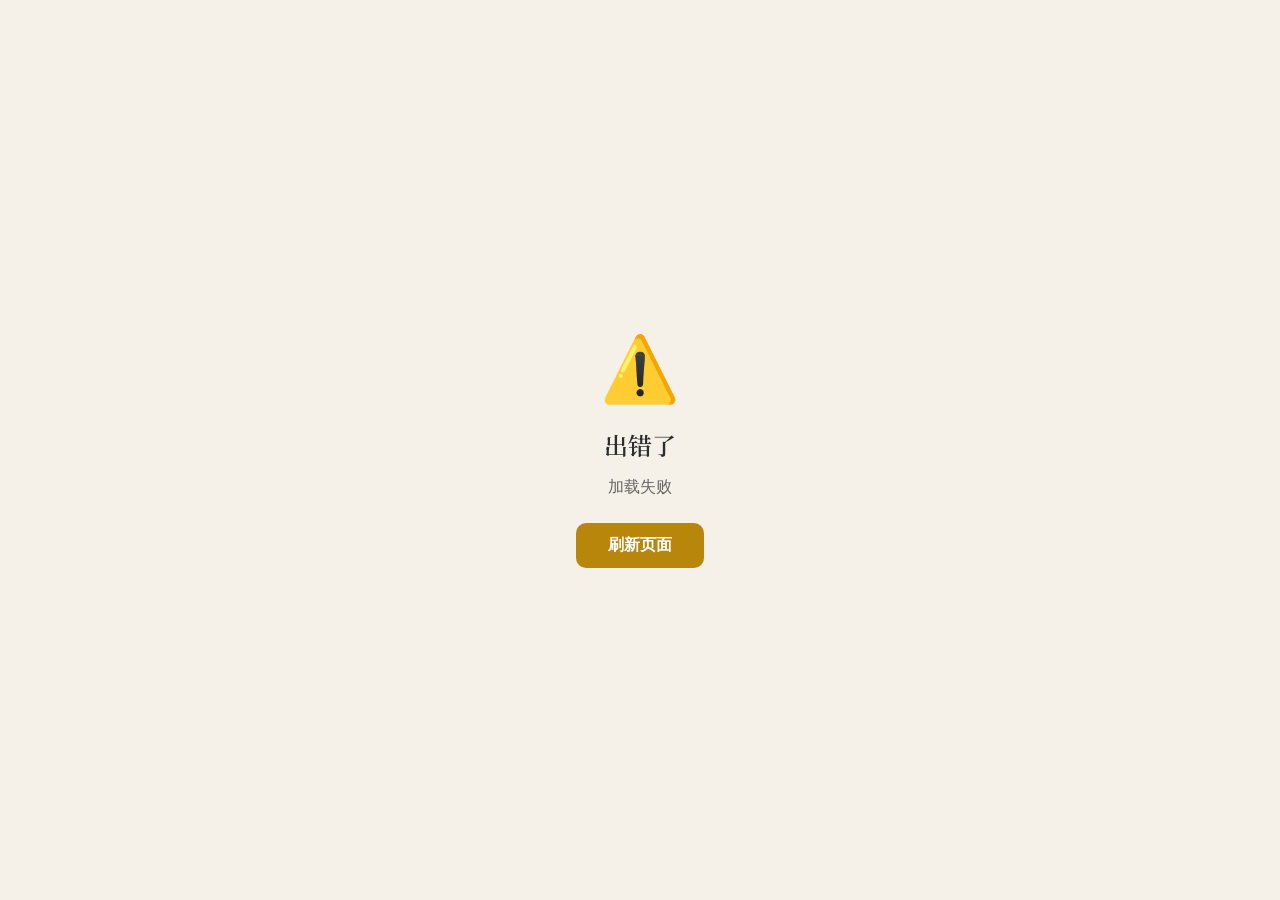
==== commit fa81dc51: "feat: 为所有页面添加SEO meta标签并优化脚本加载顺序 - 为所有HTML页面添加完整的SEO meta标签（description, keywords, author, robots, O" ====
--- a/pages/ai-match.html
+++ b/pages/ai-match.html
@@ -4,6 +4,15 @@
   <meta charset="UTF-8">
   <meta name="viewport" content="width=device-width, initial-scale=1.0, maximum-scale=1.0, user-scalable=no">
   <title>AI 对弈 - 围棋对弈复盘</title>
+  <meta name="description" content="与AI进行围棋对弈，支持悔棋、停一手、局面分析">
+  <meta name="keywords" content="围棋,围棋对弈,围棋学习,死活题,棋谱,AI对弈">
+  <meta name="author" content="围棋对弈复盘">
+  <meta name="robots" content="index, follow">
+  <meta property="og:title" content="AI 对弈 - 围棋对弈复盘">
+  <meta property="og:description" content="与AI进行围棋对弈，支持悔棋、停一手、局面分析">
+  <meta property="og:type" content="website">
+  <meta name="twitter:card" content="summary">
+  <meta name="theme-color" content="#C4A35A">
   <link href="https://fonts.googleapis.com/css2?family=Noto+Serif+SC:wght@400;600;700&family=JetBrains+Mono:wght@400;500&display=swap" rel="stylesheet">
   <link rel="stylesheet" href="../css/common.css">
   <style>
@@ -51,23 +60,45 @@
     .result-title { font-size: 1.5rem; font-weight: 600; margin-bottom: 16px; color: var(--text-primary); }
     .result-details { font-size: 1rem; color: var(--text-secondary); margin-bottom: 20px; line-height: 1.6; }
     @media (max-width: 900px) {
-      .board-wrapper { padding: 15px; }
-      .intersection { width: 32px; height: 32px; }
-      .stone { width: 28px; height: 28px; }
-      .btn { padding: 16px; font-size: 1rem; }
+      .board-wrapper { padding: 12px; }
+      .intersection { width: 28px; height: 28px; }
+      .stone { width: 24px; height: 24px; }
+      .btn { padding: 12px; font-size: 0.9rem; }
+      .info-panel { padding: 12px; }
+      .game-title { font-size: 1.1rem; margin-bottom: 10px; }
+      .status-row { padding: 8px; margin-bottom: 10px; }
+      .stats-grid { gap: 8px; margin-bottom: 10px; }
+      .stat-box { padding: 8px; }
+      .analysis-section { margin-bottom: 10px; }
+      .analysis-content { max-height: 80px; padding: 8px; }
+      .action-buttons { gap: 8px; }
+      .match-container { padding: 8px; }
     }
     @media (max-width: 480px) {
-      .board-wrapper { padding: 10px; }
-      .intersection { width: 26px; height: 26px; }
-      .stone { width: 22px; height: 22px; }
+      .board-wrapper { padding: 8px; }
+      .intersection { width: calc((100vw - 40px) / var(--board-size)); height: calc((100vw - 40px) / var(--board-size)); max-width: 24px; max-height: 24px; }
+      .stone { width: calc(((100vw - 40px) / var(--board-size)) - 4px); height: calc(((100vw - 40px) / var(--board-size)) - 4px); max-width: 20px; max-height: 20px; }
+      .board-section { margin-bottom: 10px; }
+      .info-panel { padding: 10px; }
+      .game-title { font-size: 1rem; margin-bottom: 8px; }
+      .status-row { padding: 6px; margin-bottom: 8px; }
+      .current-player { width: 20px; height: 20px; }
+      .status-text { font-size: 0.85rem; }
+      .stats-grid { gap: 6px; margin-bottom: 8px; }
+      .stat-box { padding: 6px; }
+      .stat-label { font-size: 0.7rem; }
+      .stat-value { font-size: 0.9rem; }
+      .analysis-title { font-size: 0.8rem; }
+      .analysis-content { font-size: 0.75rem; max-height: 60px; padding: 6px; }
+      .btn { padding: 10px; font-size: 0.85rem; }
+      .action-buttons { gap: 6px; }
+      .match-container { padding: 4px; gap: 10px; }
     }
   </style>
 </head>
 <body>
   <div class="container">
-    <div class="header">
-      <button class="btn btn-secondary" id="backBtn" style="padding: 8px 16px; font-size: 0.85rem;">← 返回</button>
-    </div>
+    <div id="header-container"></div>
 
     <div class="match-container">
       <div class="board-section">
@@ -117,8 +148,7 @@
         <div class="action-buttons">
           <button class="btn btn-primary" id="hintBtn">💡 AI 建议</button>
           <button class="btn btn-secondary" id="analyzeBtn">🔍 分析局面</button>
-          <button class="btn btn-secondary" id="pauseBtn">⏸️ 暂停</button>
-          <button class="btn btn-danger" id="newGameBtn">🆕 新局</button>
+          <button class="btn btn-secondary" id="pauseBtn">📦 封盘</button>
         </div>
       </div>
     </div>
@@ -128,12 +158,22 @@
     <div class="result-content">
       <div class="result-title" id="resultTitle">对局结束</div>
       <div class="result-details" id="resultDetails"></div>
-      <button class="btn btn-primary" id="closeModal">确定</button>
+      <div style="display: flex; gap: 12px; justify-content: center;">
+        <button class="btn btn-secondary" id="homeBtn">🏠 返回首页</button>
+        <button class="btn btn-primary" id="reviewBtn">📖 查看复盘</button>
+        <button class="btn btn-primary" id="closeModal">再来一局</button>
+      </div>
     </div>
   </div>
 
   <script src="../js/utils.js"></script>
+  <script src="../js/error-handler.js"></script>
+  <script src="../js/loading.js"></script>
+  <script src="../js/storage.js"></script>
+  <script src="../js/board-component.js"></script>
+  <script src="../js/ai.js"></script>
   <script src="../js/go-engine.js"></script>
+  <script src="../js/header.js"></script>
   <script>
     class AIMatch {
       constructor() {
@@ -146,17 +186,23 @@
         this.cellSize = 36;
         this.boardPadding = 25;
         this.lastMove = null;
+        this.userColor = 'black';
+        this.aiColor = 'white';
         this.init();
       }
 
       init() {
-        ThemeManager.init();
+        Header.mount(document.getElementById('header-container'), {
+          backUrl: 'home.html',
+          showSettings: true,
+          showUser: true
+        });
 
         const params = new URLSearchParams(window.location.search);
         this.size = parseInt(params.get('size')) || 9;
         const level = params.get('level') || 'medium';
 
-        this.engine = new GoEngine(this.size);
+        this.resetGame();
         this.ai = new GoAI(level);
 
         this.calculateBoardSize();
@@ -164,21 +210,50 @@
         this.updateUI();
         this.updateAnalysis();
         this.bindEvents();
-
-        this.cellSize = this.calculateCellSize();
-        this.boardPadding = Math.max(20, this.cellSize);
+      }
+
+      resetGame() {
+        this.engine = new GoEngine(this.size);
+        this.moveHistory = [];
+        this.isPaused = false;
+        this.lastMove = null;
+        
+        const isUserBlack = Math.random() < 0.5;
+        if (isUserBlack) {
+          this.userColor = 'black';
+          this.aiColor = 'white';
+          this.isUserTurn = true;
+          this.engine.currentPlayer = 'black';
+          showToast('你执黑先行', 'info');
+        } else {
+          this.userColor = 'white';
+          this.aiColor = 'black';
+          this.isUserTurn = false;
+          this.engine.currentPlayer = 'black';
+          showToast('AI执黑先行', 'info');
+          setTimeout(() => {
+            this.aiMove();
+          }, 500);
+        }
+        
+        const goban = document.getElementById('goban');
+        const stones = goban.querySelectorAll('.stone');
+        stones.forEach(s => s.remove());
+        
+        document.getElementById('pauseBtn').textContent = '⏸️ 暂停';
+        document.getElementById('resultModal').classList.remove('visible');
       }
 
       calculateCellSize() {
         const container = document.querySelector('.board-section');
-        const containerWidth = container ? container.clientWidth - 80 : 300;
-        const maxCell = Math.floor(containerWidth / this.size);
-        return Math.min(Math.max(maxCell, 20), 40);
+        const containerWidth = container ? container.clientWidth - 40 : 300;
+        const maxCell = Math.floor(containerWidth / (this.size + 0.5));
+        return Math.min(Math.max(maxCell, 16), 40);
       }
 
       calculateBoardSize() {
         this.cellSize = this.calculateCellSize();
-        this.boardPadding = Math.max(20, this.cellSize);
+        this.boardPadding = Math.max(10, Math.min(25, Math.floor(this.cellSize / 2)));
       }
 
       renderBoard() {
@@ -283,9 +358,17 @@
 
       handleClick(x, y) {
         if (this.isPaused || !this.isUserTurn) return;
-        if (this.engine.board[y][x] !== null) return;
-
-        this.makeMove(x, y, 'black');
+        
+        if (this.engine.currentPlayer !== this.userColor) {
+          this.engine.currentPlayer = this.userColor;
+        }
+        
+        if (!this.engine.isValidMove(x, y)) {
+          showToast('无效落子', 'warning');
+          return;
+        }
+
+        this.makeMove(x, y, this.userColor);
         
         if (!this.engine.isTwoPasses()) {
           this.isUserTurn = false;
@@ -300,6 +383,9 @@
       makeMove(x, y, color) {
         this.removeLastMoveMarker();
         
+        const originalPlayer = this.engine.currentPlayer;
+        this.engine.currentPlayer = color;
+        
         if (this.engine.play(x, y)) {
           this.placeStone(x, y, color);
           this.lastMove = { x, y };
@@ -316,6 +402,8 @@
           if (this.engine.isTwoPasses()) {
             this.endGame();
           }
+        } else {
+          this.engine.currentPlayer = originalPlayer;
         }
       }
 
@@ -326,15 +414,43 @@
           return;
         }
 
-        const move = this.ai.getMove(this.engine);
-        if (move) {
-          this.makeMove(move.x, move.y, 'white');
-        } else {
-          this.engine.pass();
-          showToast('AI 停了一手', 'info');
+        try {
+          this.engine.currentPlayer = this.aiColor;
+
+          const move = this.ai.getMove(this.engine, this.aiColor);
+          let moved = false;
+
+          if (move && this.engine.isValidMove(move.x, move.y)) {
+            this.makeMove(move.x, move.y, this.aiColor);
+            moved = true;
+          } else {
+            for (let y = 0; y < this.size; y++) {
+              for (let x = 0; x < this.size; x++) {
+                if (this.engine.isValidMove(x, y)) {
+                  this.makeMove(x, y, this.aiColor);
+                  moved = true;
+                  break;
+                }
+              }
+              if (moved) break;
+            }
+          }
+
+          if (!moved) {
+            this.engine.currentPlayer = this.aiColor;
+            this.engine.pass();
+            this.moveHistory.push({ x: -1, y: -1, color: this.aiColor });
+            showToast('AI 停了一手', 'info');
+          }
+        } catch (e) {
+          console.error('AI move error:', e);
+          showToast('AI思考出错，跳过此回合', 'warning');
         }
         
         this.isUserTurn = true;
+        if (this.engine.currentPlayer !== this.userColor) {
+          this.engine.currentPlayer = this.userColor;
+        }
         this.updateUI();
       }
 
@@ -371,7 +487,11 @@
       }
 
       pass() {
+        if (this.engine.currentPlayer !== this.userColor) {
+          this.engine.currentPlayer = this.userColor;
+        }
         this.engine.pass();
+        this.moveHistory.push({ x: -1, y: -1, color: this.userColor });
         this.isUserTurn = false;
         this.updateUI();
         
@@ -393,7 +513,7 @@
         if (this.isPaused) {
           statusText.textContent = '已暂停';
         } else if (this.isUserTurn) {
-          statusText.textContent = this.engine.currentPlayer === 'black' ? '黑方落子（你）' : '白方落子（AI）';
+          statusText.textContent = (this.userColor === 'black' ? '黑方' : '白方') + '落子（你）';
         } else {
           statusText.textContent = 'AI 思考中...';
         }
@@ -407,21 +527,22 @@
 
       updateAnalysis() {
         const analysis = this.engine.analyzePosition();
-        const deadBlack = analysis.groups.filter(g => g.color === 'black' && g.liberties <= 2);
-        const deadWhite = analysis.groups.filter(g => g.color === 'white' && g.liberties <= 2);
+        const opponentColor = this.userColor === 'black' ? 'white' : 'black';
+        const userDeadGroups = analysis.groups.filter(g => g.color === this.userColor && g.liberties <= 2);
+        const opponentDeadGroups = analysis.groups.filter(g => g.color === opponentColor && g.liberties <= 2);
         
         let text = '';
         
-        if (deadBlack.length > 0) {
-          text += `⚠️ 你的黑棋有 ${deadBlack.length} 块危险\n`;
-          deadBlack.forEach(g => {
+        if (userDeadGroups.length > 0) {
+          text += `⚠️ 你的${this.userColor === 'black' ? '黑' : '白'}棋有 ${userDeadGroups.length} 块危险\n`;
+          userDeadGroups.forEach(g => {
             text += `   - ${g.stones.length}子，仅剩 ${g.liberties} 气\n`;
           });
         }
         
-        if (deadWhite.length > 0) {
-          text += `🎯 可杀白棋 ${deadWhite.length} 块\n`;
-          deadWhite.forEach(g => {
+        if (opponentDeadGroups.length > 0) {
+          text += `🎯 可杀${opponentColor === 'black' ? '黑' : '白'}棋 ${opponentDeadGroups.length} 块\n`;
+          opponentDeadGroups.forEach(g => {
             text += `   - ${g.stones.length}子，仅剩 ${g.liberties} 气\n`;
           });
         }
@@ -438,7 +559,7 @@
       }
 
       showHint() {
-        const move = this.ai.getMove(this.engine);
+        const move = this.ai.getMove(this.engine, this.userColor);
         if (move) {
           showToast(`AI 建议：(${move.x}, ${move.y})`, 'info');
         } else {
@@ -465,8 +586,12 @@
 
       pause() {
         this.isPaused = !this.isPaused;
-        document.getElementById('pauseBtn').textContent = this.isPaused ? '▶️ 继续' : '⏸️ 暂停';
+        document.getElementById('pauseBtn').textContent = this.isPaused ? '▶️ 继续' : '📦 封盘';
         this.updateUI();
+        
+        if (this.isPaused) {
+          showToast('对局已封盘，点击继续可恢复', 'info');
+        }
         
         if (!this.isPaused && !this.isUserTurn) {
           this.aiMove();
@@ -478,7 +603,8 @@
         const komi = this.size === 9 ? 4.5 : 6.5;
         const winner = black > white + komi ? '黑方' : '白方';
         
-        this.saveGameToHistory(winner, black, white, komi);
+        const gameId = this.saveGameToHistory(winner, black, white, komi);
+        this.lastGameId = gameId;
         
         document.getElementById('resultTitle').textContent = '🏁 对局结束';
         document.getElementById('resultDetails').innerHTML = `
@@ -486,9 +612,6 @@
           <p>黑方：${black} 子</p>
           <p>白方（含贴目 ${komi}）：${(white + komi).toFixed(1)} 子</p>
           <p>总手数：${this.moveHistory.length} 手</p>
-          <p style="margin-top: 12px; font-size: 0.85rem; color: var(--text-secondary);">
-            <a href="review.html" style="color: var(--accent-gold); text-decoration: none;">📖 查看复盘</a>
-          </p>
         `;
         document.getElementById('resultModal').classList.add('visible');
       }
@@ -496,8 +619,15 @@
       saveGameToHistory(winner, black, white, komi) {
         try {
           const games = JSON.parse(localStorage.getItem('go_game_history') || '[]');
+          const gameId = Date.now();
+          const moveHistory = this.moveHistory.map(m => ({
+            x: m.x,
+            y: m.y,
+            player: m.color === 'black' ? 1 : 2,
+            pass: m.x === -1 && m.y === -1
+          }));
           const game = {
-            id: Date.now(),
+            id: gameId,
             date: new Date().toLocaleString('zh-CN'),
             size: this.size,
             level: this.ai.level,
@@ -506,7 +636,7 @@
             white: white,
             komi: komi,
             totalMoves: this.moveHistory.length,
-            moves: this.moveHistory.map(m => ({ x: m.x, y: m.y, color: m.color })),
+            moveHistory: moveHistory,
             type: 'ai',
             blackPlayer: '你',
             whitePlayer: 'AI'
@@ -514,25 +644,15 @@
           games.unshift(game);
           if (games.length > 50) games.pop();
           localStorage.setItem('go_game_history', JSON.stringify(games));
+          return gameId;
         } catch (e) {
           console.error('Failed to save game:', e);
+          return null;
         }
       }
 
       newGame() {
-        this.engine = new GoEngine(this.size);
-        this.moveHistory = [];
-        this.isUserTurn = true;
-        this.isPaused = false;
-        this.lastMove = null;
-        
-        const goban = document.getElementById('goban');
-        const stones = goban.querySelectorAll('.stone');
-        stones.forEach(s => s.remove());
-        
-        document.getElementById('pauseBtn').textContent = '⏸️ 暂停';
-        document.getElementById('resultModal').classList.remove('visible');
-        
+        this.resetGame();
         this.updateUI();
         this.updateAnalysis();
         showToast('新对局开始！', 'success');
@@ -548,18 +668,26 @@
           }
         });
 
-        document.getElementById('backBtn').addEventListener('click', () => {
-          window.location.href = 'practice.html';
-        });
-
         document.getElementById('undoBtn').addEventListener('click', () => this.undo());
         document.getElementById('passBtn').addEventListener('click', () => this.pass());
         document.getElementById('hintBtn').addEventListener('click', () => this.showHint());
         document.getElementById('analyzeBtn').addEventListener('click', () => this.analyzePosition());
         document.getElementById('pauseBtn').addEventListener('click', () => this.pause());
-        document.getElementById('newGameBtn').addEventListener('click', () => this.newGame());
         document.getElementById('closeModal').addEventListener('click', () => {
           document.getElementById('resultModal').classList.remove('visible');
+          this.newGame();
+        });
+
+        document.getElementById('homeBtn').addEventListener('click', () => {
+          window.location.href = 'home.html';
+        });
+
+        document.getElementById('reviewBtn').addEventListener('click', () => {
+          if (this.lastGameId) {
+            window.location.href = `review.html?id=${this.lastGameId}`;
+          } else {
+            window.location.href = 'review.html';
+          }
         });
 
         window.addEventListener('resize', () => {
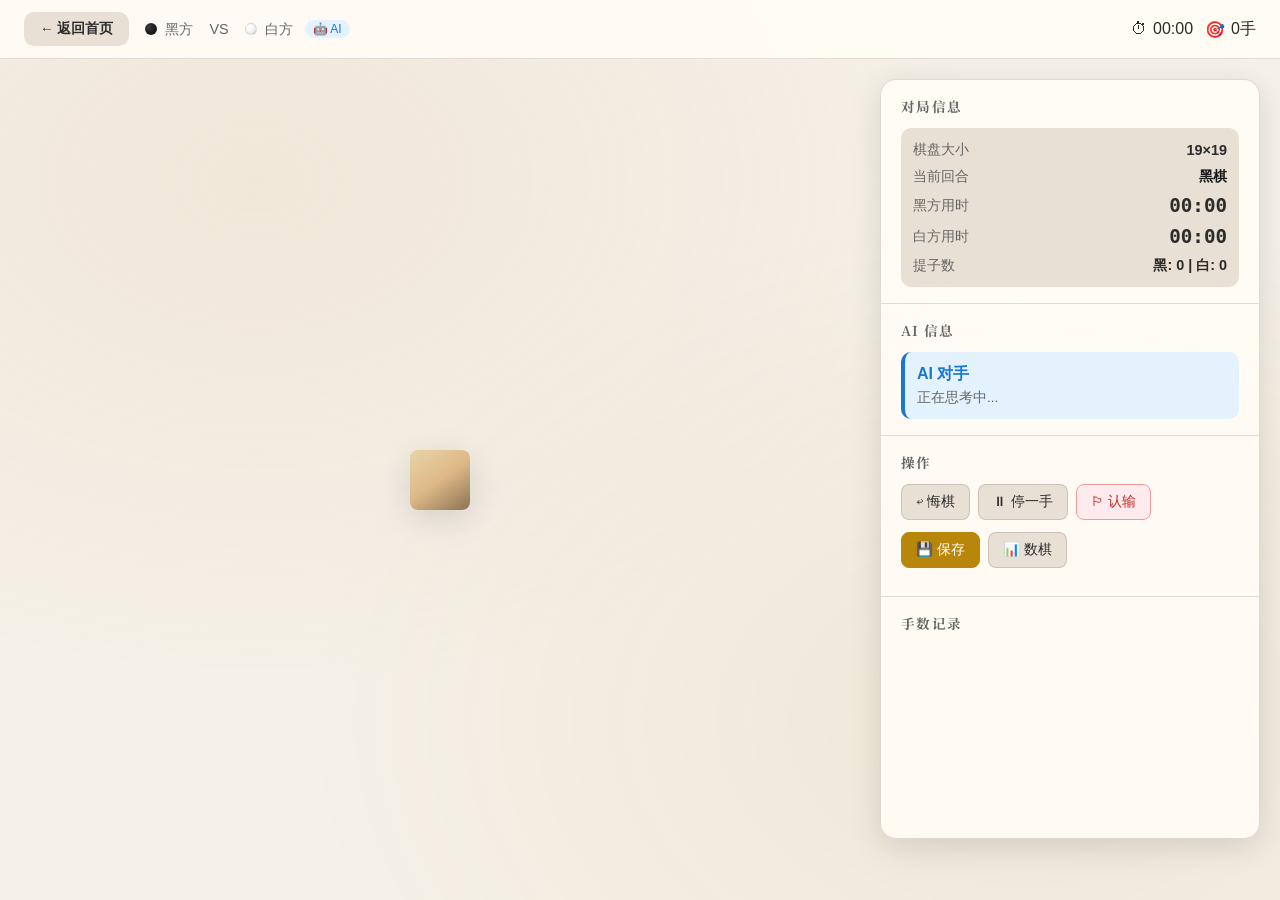
==== commit d49fe257: "feat: 全面优化项目结构和SEO - 添加公共棋盘组件 (board-component.js) - 添加全局错误处理 (error-handler.js) - 添加加载状态管理 (loading" ====
--- a/pages/ai-match.html
+++ b/pages/ai-match.html
@@ -2,168 +2,192 @@
 <html lang="zh-CN">
 <head>
   <meta charset="UTF-8">
-  <meta name="viewport" content="width=device-width, initial-scale=1.0, maximum-scale=1.0, user-scalable=no">
+  <meta name="viewport" content="width=device-width, initial-scale=1.0">
   <title>AI 对弈 - 围棋对弈复盘</title>
-  <meta name="description" content="与AI进行围棋对弈，支持悔棋、停一手、局面分析">
+  <meta name="description" content="与AI进行围棋对弈，提升棋力">
   <meta name="keywords" content="围棋,围棋对弈,围棋学习,死活题,棋谱,AI对弈">
   <meta name="author" content="围棋对弈复盘">
   <meta name="robots" content="index, follow">
   <meta property="og:title" content="AI 对弈 - 围棋对弈复盘">
-  <meta property="og:description" content="与AI进行围棋对弈，支持悔棋、停一手、局面分析">
+  <meta property="og:description" content="与AI进行围棋对弈，提升棋力">
   <meta property="og:type" content="website">
   <meta name="twitter:card" content="summary">
   <meta name="theme-color" content="#C4A35A">
   <link href="https://fonts.googleapis.com/css2?family=Noto+Serif+SC:wght@400;600;700&family=JetBrains+Mono:wght@400;500&display=swap" rel="stylesheet">
   <link rel="stylesheet" href="../css/common.css">
   <style>
-    .match-container { display: grid; grid-template-columns: 1fr 320px; gap: 20px; max-width: 1280px; margin: 0 auto; padding: 20px; }
-    @media (max-width: 900px) { .match-container { grid-template-columns: 1fr; padding: 10px; } }
-    .board-section { display: flex; flex-direction: column; align-items: center; }
-    .board-wrapper { position: relative; background: linear-gradient(145deg, var(--board-wood-light) 0%, var(--board-wood) 50%, var(--board-dark) 100%); border-radius: 8px; padding: 25px; box-shadow: var(--shadow-medium); }
-    .goban { position: relative; background: linear-gradient(135deg, rgba(255,255,255,0.1) 0%, transparent 50%); border-radius: 4px; overflow: visible; touch-action: manipulation; }
+    .ai-match-page { display: flex; flex-direction: column; min-height: 100vh; }
+    header {
+      background: var(--panel-bg);
+      backdrop-filter: blur(10px);
+      border-bottom: 1px solid var(--border-color);
+      padding: 12px 24px;
+      display: flex;
+      align-items: center;
+      justify-content: space-between;
+      flex-wrap: wrap;
+      gap: 12px;
+    }
+    .header-left { display: flex; align-items: center; gap: 16px; }
+    .header-right { display: flex; align-items: center; gap: 12px; }
+    .game-info { display: flex; align-items: center; gap: 16px; font-size: 0.9rem; color: var(--text-secondary); }
+    .game-info-item { display: flex; align-items: center; gap: 6px; }
+    .player-info { display: flex; align-items: center; gap: 8px; }
+    .player-dot { width: 12px; height: 12px; border-radius: 50%; }
+    .player-dot.black { background: radial-gradient(circle at 30% 30%, var(--stone-black-highlight), var(--stone-black) 60%); }
+    .player-dot.white { background: radial-gradient(circle at 30% 30%, #ffffff, var(--stone-white) 50%, var(--stone-white-shadow) 100%); border: 1px solid rgba(0,0,0,0.1); }
+    .current-turn { padding: 2px 8px; border-radius: 10px; font-size: 0.75rem; font-weight: 600; }
+    .current-turn.black { background: var(--stone-black); color: white; }
+    .current-turn.white { background: var(--stone-white); color: var(--text-primary); border: 1px solid var(--border-color); }
+    .ai-badge { padding: 2px 8px; border-radius: 10px; font-size: 0.75rem; background: #E3F2FD; color: #1976D2; }
+    main { flex: 1; display: flex; padding: 20px; gap: 20px; max-width: 1400px; margin: 0 auto; width: 100%; }
+    .board-section { flex: 1; display: flex; align-items: center; justify-content: center; }
+    .board-wrapper { position: relative; background: linear-gradient(145deg, var(--board-wood-light) 0%, var(--board-wood) 50%, var(--board-dark) 100%); border-radius: 8px; padding: 30px; box-shadow: var(--shadow-medium); }
+    .goban { position: relative; background: linear-gradient(135deg, rgba(255,255,255,0.1) 0%, transparent 50%); border-radius: 4px; overflow: visible; }
     .board-grid { position: absolute; top: 0; left: 0; pointer-events: none; }
-    .grid-line { stroke: var(--line-color); stroke-width: 1.5; opacity: 0.8; }
-    .star-point { fill: var(--line-color); opacity: 0.8; }
-    .intersection { position: absolute; width: 36px; height: 36px; transform: translate(-50%, -50%); cursor: pointer; z-index: 10; -webkit-tap-highlight-color: transparent; }
-    .intersection:hover::before { content: ''; position: absolute; top: 50%; left: 50%; transform: translate(-50%, -50%); width: 32px; height: 32px; border-radius: 50%; background: rgba(102, 126, 234, 0.3); pointer-events: none; }
-    .stone { width: 32px; height: 32px; border-radius: 50%; position: absolute; transform: scale(0); transition: transform 0.15s cubic-bezier(0.175, 0.885, 0.32, 1.275); z-index: 20; }
+    .grid-line { stroke: var(--line-color); stroke-width: 1; opacity: 0.7; }
+    .star-point { fill: var(--line-color); }
+    .intersection { position: absolute; width: 40px; height: 40px; transform: translate(-50%, -50%); display: flex; align-items: center; justify-content: center; z-index: 10; }
+    .intersection:hover::before { content: ''; position: absolute; top: 50%; left: 50%; transform: translate(-50%, -50%); width: 36px; height: 36px; border-radius: 50%; background: rgba(102, 126, 234, 0.3); pointer-events: none; }
+    .stone { width: 36px; height: 36px; border-radius: 50%; position: absolute; transform: scale(0); transition: transform 0.2s cubic-bezier(0.175, 0.885, 0.32, 1.275); z-index: 20; }
     .stone.visible { transform: scale(1); }
     .stone.black { background: radial-gradient(circle at 30% 30%, var(--stone-black-highlight), var(--stone-black) 60%); box-shadow: 2px 3px 6px rgba(0, 0, 0, 0.4); }
     .stone.white { background: radial-gradient(circle at 30% 30%, #ffffff, var(--stone-white) 50%, var(--stone-white-shadow) 100%); box-shadow: 2px 3px 6px rgba(0, 0, 0, 0.25), 0 0 0 1px rgba(0, 0, 0, 0.1); }
-    .stone.last-move { box-shadow: 0 0 0 3px rgba(255, 0, 0, 0.6), 2px 3px 6px rgba(0, 0, 0, 0.4); }
-    .stone.white.last-move { box-shadow: 0 0 0 3px rgba(255, 0, 0, 0.6), 2px 3px 6px rgba(0, 0, 0, 0.25), 0 0 0 1px rgba(0, 0, 0, 0.1); }
-    .info-panel { background: var(--card-bg); border-radius: 16px; padding: 20px; border: 1px solid var(--border-color); height: fit-content; }
-    .game-title { font-family: 'Noto Serif SC', serif; font-size: 1.3rem; font-weight: 600; margin-bottom: 16px; color: var(--text-primary); text-align: center; }
-    .status-row { display: flex; align-items: center; justify-content: center; gap: 10px; margin-bottom: 16px; padding: 12px; background: var(--bg-secondary); border-radius: 10px; }
-    .current-player { width: 24px; height: 24px; border-radius: 50%; }
-    .current-player.black { background: radial-gradient(circle at 30% 30%, var(--stone-black-highlight), var(--stone-black)); }
-    .current-player.white { background: radial-gradient(circle at 30% 30%, #ffffff, var(--stone-white)); box-shadow: 0 0 0 1px rgba(0,0,0,0.2); }
-    .status-text { font-size: 0.95rem; color: var(--text-primary); }
-    .stats-grid { display: grid; grid-template-columns: 1fr 1fr; gap: 12px; margin-bottom: 16px; }
-    .stat-box { text-align: center; padding: 12px; background: var(--bg-secondary); border-radius: 10px; }
-    .stat-label { font-size: 0.8rem; color: var(--text-secondary); margin-bottom: 4px; }
-    .stat-value { font-size: 1.1rem; font-weight: 600; color: var(--text-primary); }
-    .analysis-section { margin-bottom: 16px; }
-    .analysis-title { font-size: 0.9rem; font-weight: 600; color: var(--text-primary); margin-bottom: 8px; }
-    .analysis-content { font-size: 0.85rem; color: var(--text-secondary); line-height: 1.5; padding: 10px; background: var(--bg-secondary); border-radius: 8px; max-height: 120px; overflow-y: auto; }
-    .action-buttons { display: flex; flex-direction: column; gap: 10px; }
-    .btn { padding: 14px 20px; border-radius: 10px; font-family: inherit; font-size: 0.95rem; font-weight: 500; cursor: pointer; transition: all 0.3s ease; border: none; width: 100%; }
-    .btn-primary { background: var(--accent-gold); color: white; }
-    .btn-primary:hover { transform: translateY(-2px); box-shadow: var(--shadow-medium); }
-    .btn-secondary { background: var(--bg-secondary); color: var(--text-primary); border: 1px solid var(--border-color); }
-    .btn-secondary:hover { background: var(--border-color); }
-    .btn-danger { background: #FFEBEE; color: #C62828; border: 1px solid #C62828; }
-    .btn-danger:hover { background: #FFCDD2; }
-    .result-modal { display: none; position: fixed; top: 0; left: 0; width: 100%; height: 100%; background: rgba(0,0,0,0.5); z-index: 1000; align-items: center; justify-content: center; }
-    .result-modal.visible { display: flex; }
-    .result-content { background: var(--card-bg); padding: 30px; border-radius: 16px; text-align: center; max-width: 400px; width: 90%; }
-    .result-title { font-size: 1.5rem; font-weight: 600; margin-bottom: 16px; color: var(--text-primary); }
-    .result-details { font-size: 1rem; color: var(--text-secondary); margin-bottom: 20px; line-height: 1.6; }
-    @media (max-width: 900px) {
-      .board-wrapper { padding: 12px; }
-      .intersection { width: 28px; height: 28px; }
-      .stone { width: 24px; height: 24px; }
-      .btn { padding: 12px; font-size: 0.9rem; }
-      .info-panel { padding: 12px; }
-      .game-title { font-size: 1.1rem; margin-bottom: 10px; }
-      .status-row { padding: 8px; margin-bottom: 10px; }
-      .stats-grid { gap: 8px; margin-bottom: 10px; }
-      .stat-box { padding: 8px; }
-      .analysis-section { margin-bottom: 10px; }
-      .analysis-content { max-height: 80px; padding: 8px; }
-      .action-buttons { gap: 8px; }
-      .match-container { padding: 8px; }
-    }
-    @media (max-width: 480px) {
-      .board-wrapper { padding: 8px; }
-      .intersection { width: calc((100vw - 40px) / var(--board-size)); height: calc((100vw - 40px) / var(--board-size)); max-width: 24px; max-height: 24px; }
-      .stone { width: calc(((100vw - 40px) / var(--board-size)) - 4px); height: calc(((100vw - 40px) / var(--board-size)) - 4px); max-width: 20px; max-height: 20px; }
-      .board-section { margin-bottom: 10px; }
-      .info-panel { padding: 10px; }
-      .game-title { font-size: 1rem; margin-bottom: 8px; }
-      .status-row { padding: 6px; margin-bottom: 8px; }
-      .current-player { width: 20px; height: 20px; }
-      .status-text { font-size: 0.85rem; }
-      .stats-grid { gap: 6px; margin-bottom: 8px; }
-      .stat-box { padding: 6px; }
-      .stat-label { font-size: 0.7rem; }
-      .stat-value { font-size: 0.9rem; }
-      .analysis-title { font-size: 0.8rem; }
-      .analysis-content { font-size: 0.75rem; max-height: 60px; padding: 6px; }
-      .btn { padding: 10px; font-size: 0.85rem; }
-      .action-buttons { gap: 6px; }
-      .match-container { padding: 4px; gap: 10px; }
-    }
+    .stone.last-move::after { content: ''; position: absolute; top: 50%; left: 50%; transform: translate(-50%, -50%); width: 10px; height: 10px; border-radius: 50%; background: var(--accent-red); box-shadow: 0 0 4px rgba(196, 30, 58, 0.6); }
+    .stone.ai-thinking { animation: ai-pulse 1s infinite; }
+    @keyframes ai-pulse { 0%, 100% { opacity: 1; } 50% { opacity: 0.6; } }
+    .control-panel { width: 380px; background: var(--panel-bg); border-radius: 16px; box-shadow: var(--shadow-medium); border: 1px solid var(--border-color); display: flex; flex-direction: column; overflow: hidden; max-height: calc(100vh - 140px); }
+    .panel-section { padding: 16px 20px; border-bottom: 1px solid var(--border-color); }
+    .panel-section:last-child { border-bottom: none; }
+    .panel-title { font-family: 'Noto Serif SC', serif; font-size: 0.85rem; color: var(--text-secondary); margin-bottom: 12px; text-transform: uppercase; letter-spacing: 0.1em; }
+    .game-controls { display: flex; gap: 8px; margin-bottom: 12px; }
+    .control-btn { padding: 8px 14px; border-radius: 8px; border: 1px solid var(--border-color); background: var(--bg-secondary); color: var(--text-primary); font-family: inherit; font-size: 0.85rem; cursor: pointer; transition: all 0.2s; }
+    .control-btn:hover { background: var(--border-color); }
+    .control-btn.primary { background: var(--accent-gold); color: white; border-color: var(--accent-gold); }
+    .control-btn.primary:hover { background: #D4A017; }
+    .control-btn.danger { background: #FFEBEE; color: #C62828; border-color: #EF9A9A; }
+    .control-btn.danger:hover { background: #FFCDD2; }
+    .control-btn:disabled { opacity: 0.4; cursor: not-allowed; }
+    .game-status { padding: 12px; background: var(--bg-secondary); border-radius: 10px; font-size: 0.9rem; }
+    .status-row { display: flex; justify-content: space-between; align-items: center; margin-bottom: 8px; }
+    .status-row:last-child { margin-bottom: 0; }
+    .status-label { color: var(--text-secondary); }
+    .status-value { font-weight: 600; }
+    .status-value.black { color: var(--stone-black); }
+    .status-value.white { color: var(--stone-white-shadow); }
+    .ai-info { padding: 12px; background: #E3F2FD; border-radius: 10px; border-left: 4px solid #1976D2; }
+    .ai-info-title { font-weight: 600; color: #1976D2; margin-bottom: 4px; }
+    .ai-info-text { font-size: 0.85rem; color: var(--text-secondary); }
+    .move-list { display: flex; flex-direction: column; gap: 4px; max-height: 200px; overflow-y: auto; }
+    .move-item { padding: 6px 10px; background: var(--bg-secondary); border-radius: 6px; font-size: 0.85rem; display: flex; align-items: center; gap: 8px; cursor: pointer; transition: all 0.2s; }
+    .move-item:hover { background: var(--border-color); }
+    .move-item.active { background: var(--accent-gold); color: white; }
+    .move-item-num { min-width: 28px; font-family: 'JetBrains Mono', monospace; }
+    .move-item-stone { width: 12px; height: 12px; border-radius: 50%; flex-shrink: 0; }
+    .move-item-stone.black { background: var(--stone-black); }
+    .move-item-stone.white { background: var(--stone-white); border: 1px solid var(--stone-white-shadow); }
+    .move-item-coord { flex: 1; }
+    .timer-display { font-family: 'JetBrains Mono', monospace; font-size: 1.2rem; font-weight: 600; }
+    @media (max-width: 900px) { main { flex-direction: column; } .control-panel { width: 100%; max-height: none; } }
   </style>
 </head>
 <body>
-  <div class="container">
-    <div id="header-container"></div>
-
-    <div class="match-container">
-      <div class="board-section">
+  <div class="ai-match-page">
+    <header>
+      <div class="header-left">
+        <a href="home.html" class="btn btn-secondary" style="padding: 8px 16px; font-size: 0.85rem;">← 返回首页</a>
+        <div class="game-info">
+          <div class="game-info-item">
+            <div class="player-info">
+              <div class="player-dot black"></div>
+              <span id="blackPlayerName">黑方</span>
+              <span class="current-turn black" id="blackTurn" style="display: none;">当前</span>
+            </div>
+          </div>
+          <div class="game-info-item">VS</div>
+          <div class="game-info-item">
+            <div class="player-info">
+              <div class="player-dot white"></div>
+              <span id="whitePlayerName">白方</span>
+              <span class="ai-badge" id="aiBadge">🤖 AI</span>
+              <span class="current-turn white" id="whiteTurn" style="display: none;">当前</span>
+            </div>
+          </div>
+        </div>
+      </div>
+      <div class="header-right">
+        <div class="game-info-item">
+          <span>⏱</span>
+          <span id="gameTimer">00:00</span>
+        </div>
+        <div class="game-info-item">
+          <span>🎯</span>
+          <span id="moveCount">0手</span>
+        </div>
+      </div>
+    </header>
+
+    <main>
+      <section class="board-section">
         <div class="board-wrapper">
           <div class="goban" id="goban"></div>
         </div>
-        <div style="margin-top: 16px; display: flex; gap: 12px;">
-          <button class="btn btn-secondary" id="undoBtn">🔙 悔棋</button>
-          <button class="btn btn-secondary" id="passBtn">☁️ 停一手</button>
-        </div>
-      </div>
-
-      <div class="info-panel">
-        <div class="game-title">🤖 AI 对弈</div>
-        
-        <div class="status-row">
-          <div class="current-player" id="currentPlayer"></div>
-          <span class="status-text" id="statusText">黑方落子</span>
-        </div>
-
-        <div class="stats-grid">
-          <div class="stat-box">
-            <div class="stat-label">黑方手数</div>
-            <div class="stat-value" id="blackMoves">0</div>
-          </div>
-          <div class="stat-box">
-            <div class="stat-label">白方手数</div>
-            <div class="stat-value" id="whiteMoves">0</div>
-          </div>
-          <div class="stat-box">
-            <div class="stat-label">黑方提子</div>
-            <div class="stat-value" id="blackCaptures">0</div>
-          </div>
-          <div class="stat-box">
-            <div class="stat-label">白方提子</div>
-            <div class="stat-value" id="whiteCaptures">0</div>
+      </section>
+
+      <aside class="control-panel">
+        <div class="panel-section">
+          <h3 class="panel-title">对局信息</h3>
+          <div class="game-status">
+            <div class="status-row">
+              <span class="status-label">棋盘大小</span>
+              <span class="status-value" id="boardSize">19×19</span>
+            </div>
+            <div class="status-row">
+              <span class="status-label">当前回合</span>
+              <span class="status-value black" id="currentTurn">黑棋</span>
+            </div>
+            <div class="status-row">
+              <span class="status-label">黑方用时</span>
+              <span class="timer-display" id="blackTimer">00:00</span>
+            </div>
+            <div class="status-row">
+              <span class="status-label">白方用时</span>
+              <span class="timer-display" id="whiteTimer">00:00</span>
+            </div>
+            <div class="status-row">
+              <span class="status-label">提子数</span>
+              <span class="status-value" id="captures">黑: 0 | 白: 0</span>
+            </div>
           </div>
         </div>
 
-        <div class="analysis-section">
-          <div class="analysis-title">📊 局面分析</div>
-          <div class="analysis-content" id="analysisContent">
-            正在分析...
+        <div class="panel-section">
+          <h3 class="panel-title">AI 信息</h3>
+          <div class="ai-info" id="aiInfo">
+            <div class="ai-info-title" id="aiName">AI 对手</div>
+            <div class="ai-info-text" id="aiDescription">正在思考中...</div>
           </div>
         </div>
 
-        <div class="action-buttons">
-          <button class="btn btn-primary" id="hintBtn">💡 AI 建议</button>
-          <button class="btn btn-secondary" id="analyzeBtn">🔍 分析局面</button>
-          <button class="btn btn-secondary" id="pauseBtn">📦 封盘</button>
+        <div class="panel-section">
+          <h3 class="panel-title">操作</h3>
+          <div class="game-controls">
+            <button class="control-btn" id="undoBtn" title="悔棋">↩ 悔棋</button>
+            <button class="control-btn" id="passBtn" title="停一手">⏸ 停一手</button>
+            <button class="control-btn danger" id="resignBtn" title="认输">🏳 认输</button>
+          </div>
+          <div class="game-controls">
+            <button class="control-btn primary" id="saveBtn" title="保存">💾 保存</button>
+            <button class="control-btn" id="scoreBtn" title="数棋">📊 数棋</button>
+          </div>
         </div>
-      </div>
-    </div>
-  </div>
-
-  <div class="result-modal" id="resultModal">
-    <div class="result-content">
-      <div class="result-title" id="resultTitle">对局结束</div>
-      <div class="result-details" id="resultDetails"></div>
-      <div style="display: flex; gap: 12px; justify-content: center;">
-        <button class="btn btn-secondary" id="homeBtn">🏠 返回首页</button>
-        <button class="btn btn-primary" id="reviewBtn">📖 查看复盘</button>
-        <button class="btn btn-primary" id="closeModal">再来一局</button>
-      </div>
-    </div>
+
+        <div class="panel-section">
+          <h3 class="panel-title">手数记录</h3>
+          <div class="move-list" id="moveList"></div>
+        </div>
+      </aside>
+    </main>
   </div>
 
   <script src="../js/utils.js"></script>
@@ -172,96 +196,158 @@
   <script src="../js/storage.js"></script>
   <script src="../js/board-component.js"></script>
   <script src="../js/ai.js"></script>
-  <script src="../js/go-engine.js"></script>
   <script src="../js/header.js"></script>
   <script>
-    class AIMatch {
+    class SoundEffects {
+      constructor() { this.ctx = null; this.enabled = true; }
+      init() { if (!this.ctx) this.ctx = new (window.AudioContext || window.webkitAudioContext)(); }
+      playStone() {
+        if (!this.enabled) return; this.init();
+        const osc = this.ctx.createOscillator(); const gain = this.ctx.createGain();
+        osc.connect(gain); gain.connect(this.ctx.destination);
+        osc.frequency.value = 800; osc.type = 'sine';
+        gain.gain.setValueAtTime(0.3, this.ctx.currentTime);
+        gain.gain.exponentialRampToValueAtTime(0.01, this.ctx.currentTime + 0.1);
+        osc.start(); osc.stop(this.ctx.currentTime + 0.1);
+      }
+      playCapture() {
+        if (!this.enabled) return; this.init();
+        const osc = this.ctx.createOscillator(); const gain = this.ctx.createGain();
+        osc.connect(gain); gain.connect(this.ctx.destination);
+        osc.frequency.value = 1200; osc.type = 'sine';
+        gain.gain.setValueAtTime(0.2, this.ctx.currentTime);
+        gain.gain.exponentialRampToValueAtTime(0.01, this.ctx.currentTime + 0.15);
+        osc.start(); osc.stop(this.ctx.currentTime + 0.15);
+      }
+      playPass() {
+        if (!this.enabled) return; this.init();
+        const osc = this.ctx.createOscillator(); const gain = this.ctx.createGain();
+        osc.connect(gain); gain.connect(this.ctx.destination);
+        osc.frequency.value = 400; osc.type = 'sine';
+        gain.gain.setValueAtTime(0.2, this.ctx.currentTime);
+        gain.gain.exponentialRampToValueAtTime(0.01, this.ctx.currentTime + 0.2);
+        osc.start(); osc.stop(this.ctx.currentTime + 0.2);
+      }
+    }
+
+    const sound = new SoundEffects();
+
+    class AIMatchApp {
       constructor() {
-        this.engine = null;
-        this.ai = null;
-        this.size = 9;
+        this.game = null;
+        this.gameId = null;
+        this.cellSize = 40;
+        this.boardPadding = 30;
+        this.letters = 'ABCDEFGHJKLMNOPQRST';
+        this.moveHistory = [];
+        this.currentMove = -1;
+        this.blackCaptures = 0;
+        this.whiteCaptures = 0;
+        this.blackTime = 0;
+        this.whiteTime = 0;
+        this.timerInterval = null;
         this.isPaused = false;
-        this.isUserTurn = true;
-        this.moveHistory = [];
-        this.cellSize = 36;
-        this.boardPadding = 25;
-        this.lastMove = null;
-        this.userColor = 'black';
-        this.aiColor = 'white';
+        this.consecutivePasses = 0;
+        this.isGameOver = false;
+        this.isAIThinking = false;
+        this.aiPlayer = 2; // AI 默认执白
+        this.humanPlayer = 1; // 人类默认执黑
+        this.aiLevel = 'medium';
+        this.komi = 6.5;
+
         this.init();
       }
 
       init() {
-        Header.mount(document.getElementById('header-container'), {
-          backUrl: 'home.html',
-          showSettings: true,
-          showUser: true
-        });
-
-        const params = new URLSearchParams(window.location.search);
-        this.size = parseInt(params.get('size')) || 9;
-        const level = params.get('level') || 'medium';
-
-        this.resetGame();
-        this.ai = new GoAI(level);
-
-        this.calculateBoardSize();
+        Header.init();
+        this.loadGameConfig();
+        this.initGame();
         this.renderBoard();
         this.updateUI();
-        this.updateAnalysis();
         this.bindEvents();
-      }
-
-      resetGame() {
-        this.engine = new GoEngine(this.size);
-        this.moveHistory = [];
-        this.isPaused = false;
-        this.lastMove = null;
-        
-        const isUserBlack = Math.random() < 0.5;
-        if (isUserBlack) {
-          this.userColor = 'black';
-          this.aiColor = 'white';
-          this.isUserTurn = true;
-          this.engine.currentPlayer = 'black';
-          showToast('你执黑先行', 'info');
+        this.startTimer();
+
+        // 如果 AI 执黑，AI 先手
+        if (this.aiPlayer === 1) {
+          this.makeAIMove();
+        }
+      }
+
+      loadGameConfig() {
+        const urlParams = new URLSearchParams(window.location.search);
+        const size = parseInt(urlParams.get('size')) || 19;
+        const handicap = parseInt(urlParams.get('handicap')) || 0;
+        const komi = parseFloat(urlParams.get('komi')) || 6.5;
+        const aiLevel = urlParams.get('level') || 'medium';
+        const humanColor = urlParams.get('humanColor') || 'black';
+        const humanPlayer = urlParams.get('human') || Storage.getUsername() || '棋手';
+
+        this.gameConfig = { size, handicap, komi, aiLevel, humanColor, humanPlayer };
+        this.aiLevel = aiLevel;
+        this.komi = komi;
+        this.humanPlayer = humanColor === 'black' ? 1 : 2;
+        this.aiPlayer = humanColor === 'black' ? 2 : 1;
+
+        const aiName = this.getAIName(aiLevel);
+        document.getElementById('aiName').textContent = aiName;
+        document.getElementById('aiDescription').textContent = this.getAIDescription(aiLevel);
+
+        if (this.humanPlayer === 1) {
+          document.getElementById('blackPlayerName').textContent = humanPlayer;
+          document.getElementById('whitePlayerName').textContent = aiName;
         } else {
-          this.userColor = 'white';
-          this.aiColor = 'black';
-          this.isUserTurn = false;
-          this.engine.currentPlayer = 'black';
-          showToast('AI执黑先行', 'info');
-          setTimeout(() => {
-            this.aiMove();
-          }, 500);
-        }
-        
-        const goban = document.getElementById('goban');
-        const stones = goban.querySelectorAll('.stone');
-        stones.forEach(s => s.remove());
-        
-        document.getElementById('pauseBtn').textContent = '⏸️ 暂停';
-        document.getElementById('resultModal').classList.remove('visible');
-      }
-
-      calculateCellSize() {
-        const container = document.querySelector('.board-section');
-        const containerWidth = container ? container.clientWidth - 40 : 300;
-        const maxCell = Math.floor(containerWidth / (this.size + 0.5));
-        return Math.min(Math.max(maxCell, 16), 40);
-      }
-
-      calculateBoardSize() {
-        this.cellSize = this.calculateCellSize();
-        this.boardPadding = Math.max(10, Math.min(25, Math.floor(this.cellSize / 2)));
+          document.getElementById('blackPlayerName').textContent = aiName;
+          document.getElementById('whitePlayerName').textContent = humanPlayer;
+        }
+
+        document.getElementById('boardSize').textContent = `${size}×${size}`;
+      }
+
+      getAIName(level) {
+        const names = { easy: '初级 AI', medium: '中级 AI', hard: '高级 AI', pro: '职业 AI' };
+        return names[level] || 'AI 对手';
+      }
+
+      getAIDescription(level) {
+        const descriptions = {
+          easy: '适合初学者，会犯一些简单的错误',
+          medium: '有一定水平，适合练习',
+          hard: '较强的对手，需要认真应对',
+          pro: '职业水平，极具挑战性'
+        };
+        return descriptions[level] || '正在思考中...';
+      }
+
+      initGame() {
+        const { size, handicap } = this.gameConfig;
+        this.game = new GoGame(size);
+        this.gameId = Date.now().toString();
+
+        if (handicap > 0) {
+          const handicapStones = this.getHandicapStones(size, handicap);
+          handicapStones.forEach(([x, y]) => {
+            this.game.board[y][x] = 1;
+          });
+          this.game.currentPlayer = 2;
+        }
+      }
+
+      getHandicapStones(size, count) {
+        const stones = {
+          9: { 2: [[2, 2], [6, 6]], 3: [[2, 2], [6, 6], [2, 6]], 4: [[2, 2], [6, 6], [2, 6], [6, 2]], 5: [[2, 2], [6, 6], [2, 6], [6, 2], [4, 4]] },
+          13: { 2: [[3, 3], [9, 9]], 3: [[3, 3], [9, 9], [3, 9]], 4: [[3, 3], [9, 9], [3, 9], [9, 3]], 5: [[3, 3], [9, 9], [3, 9], [9, 3], [6, 6]] },
+          19: { 2: [[3, 3], [15, 15]], 3: [[3, 3], [15, 15], [3, 15]], 4: [[3, 3], [15, 15], [3, 15], [15, 3]], 5: [[3, 3], [15, 15], [3, 15], [15, 3], [9, 9]], 6: [[3, 3], [15, 15], [3, 15], [15, 3], [3, 9], [15, 9]], 7: [[3, 3], [15, 15], [3, 15], [15, 3], [3, 9], [15, 9], [9, 9]], 8: [[3, 3], [15, 15], [3, 15], [15, 3], [3, 9], [15, 9], [9, 3], [9, 15]], 9: [[3, 3], [15, 15], [3, 15], [15, 3], [3, 9], [15, 9], [9, 3], [9, 15], [9, 9]] }
+        };
+        return (stones[size] && stones[size][count]) || [];
       }
 
       renderBoard() {
         const goban = document.getElementById('goban');
-        const boardSize = this.cellSize * (this.size - 1) + this.boardPadding * 2;
-
-        goban.style.width = boardSize + 'px';
-        goban.style.height = boardSize + 'px';
+        const size = this.game.size;
+        const boardSize = this.cellSize * (size - 1) + this.boardPadding * 2;
+
+        goban.style.width = `${boardSize}px`;
+        goban.style.height = `${boardSize}px`;
         goban.innerHTML = '';
 
         const svgNS = 'http://www.w3.org/2000/svg';
@@ -269,11 +355,10 @@
         svg.setAttribute('class', 'board-grid');
         svg.setAttribute('width', boardSize);
         svg.setAttribute('height', boardSize);
-        svg.setAttribute('viewBox', '0 0 ' + boardSize + ' ' + boardSize);
-
-        for (let i = 0; i < this.size; i++) {
+        svg.setAttribute('viewBox', `0 0 ${boardSize} ${boardSize}`);
+
+        for (let i = 0; i < size; i++) {
           const pos = this.boardPadding + i * this.cellSize;
-          
           const hLine = document.createElementNS(svgNS, 'line');
           hLine.setAttribute('class', 'grid-line');
           hLine.setAttribute('x1', this.boardPadding);
@@ -291,375 +376,549 @@
           svg.appendChild(vLine);
         }
 
-        const starPoints = this.getStarPoints();
+        const starPoints = this.getStarPoints(size);
         starPoints.forEach(([x, y]) => {
           const circle = document.createElementNS(svgNS, 'circle');
           circle.setAttribute('class', 'star-point');
           circle.setAttribute('cx', this.boardPadding + x * this.cellSize);
           circle.setAttribute('cy', this.boardPadding + y * this.cellSize);
-          circle.setAttribute('r', 4);
+          circle.setAttribute('r', size === 9 ? 4 : 3);
           svg.appendChild(circle);
         });
 
         goban.appendChild(svg);
 
-        for (let y = 0; y < this.size; y++) {
-          for (let x = 0; x < this.size; x++) {
+        for (let y = 0; y < size; y++) {
+          for (let x = 0; x < size; x++) {
             const intersection = document.createElement('div');
             intersection.className = 'intersection';
             intersection.dataset.x = x;
             intersection.dataset.y = y;
-            intersection.style.left = (this.boardPadding + x * this.cellSize) + 'px';
-            intersection.style.top = (this.boardPadding + y * this.cellSize) + 'px';
+            intersection.style.left = `${this.boardPadding + x * this.cellSize}px`;
+            intersection.style.top = `${this.boardPadding + y * this.cellSize}px`;
             goban.appendChild(intersection);
           }
         }
-      }
-
-      getStarPoints() {
+
+        this.updateBoard();
+      }
+
+      getStarPoints(size) {
         const points = [];
-        if (this.size === 9) {
+        if (size === 9) {
           points.push([2, 2], [2, 6], [4, 4], [6, 2], [6, 6]);
-        } else if (this.size === 13) {
-          for (let i = 0; i < 3; i++) for (let j = 0; j < 3; j++) points.push([3 + i * 3, 3 + j * 3]);
+        } else if (size === 13) {
+          for (let i = 0; i < 3; i++) {
+            for (let j = 0; j < 3; j++) {
+              points.push([3 + i * 3, 3 + j * 3]);
+            }
+          }
         } else {
-          for (let i = 0; i < 3; i++) for (let j = 0; j < 3; j++) points.push([3 + i * 6, 3 + j * 6]);
+          for (let i = 0; i < 3; i++) {
+            for (let j = 0; j < 3; j++) {
+              points.push([3 + i * 6, 3 + j * 6]);
+            }
+          }
         }
         return points;
       }
 
-      placeStone(x, y, color, animate = true) {
-        const intersection = document.querySelector('.intersection[data-x="' + x + '"][data-y="' + y + '"]');
-        if (!intersection) return;
-
-        const existingStone = intersection.querySelector('.stone');
-        if (existingStone) existingStone.remove();
-
-        const stone = document.createElement('div');
-        stone.className = 'stone ' + color;
-        intersection.appendChild(stone);
-        
-        if (animate) {
-          requestAnimationFrame(() => stone.classList.add('visible'));
+      updateBoard() {
+        const size = this.game.size;
+        const intersections = document.querySelectorAll('.intersection');
+
+        intersections.forEach(intersection => {
+          const x = parseInt(intersection.dataset.x);
+          const y = parseInt(intersection.dataset.y);
+          const stone = intersection.querySelector('.stone');
+
+          if (stone) stone.remove();
+
+          const cellValue = this.game.board[y][x];
+          if (cellValue !== 0) {
+            const stoneColor = cellValue === 1 ? 'black' : 'white';
+            const isLastMove = this.moveHistory.length > 0 &&
+              this.moveHistory[this.moveHistory.length - 1].x === x &&
+              this.moveHistory[this.moveHistory.length - 1].y === y;
+
+            const newStone = document.createElement('div');
+            newStone.className = `stone ${stoneColor}${isLastMove ? ' last-move' : ''}`;
+            intersection.appendChild(newStone);
+            requestAnimationFrame(() => newStone.classList.add('visible'));
+          }
+        });
+      }
+
+      handleClick(x, y) {
+        if (this.isGameOver || this.isPaused || this.isAIThinking) return;
+        if (this.game.currentPlayer !== this.humanPlayer) return;
+
+        const result = this.game.makeMove(x, y);
+        if (!result.success) {
+          showToast(result.message, 'warning');
+          return;
+        }
+
+        sound.playStone();
+
+        if (result.captures && result.captures.length > 0) {
+          sound.playCapture();
+          if (this.game.currentPlayer === 2) {
+            this.blackCaptures += result.captures.length;
+          } else {
+            this.whiteCaptures += result.captures.length;
+          }
+        }
+
+        this.moveHistory.push({ x, y, player: this.humanPlayer, captures: result.captures || [] });
+        this.currentMove = this.moveHistory.length - 1;
+        this.consecutivePasses = 0;
+
+        this.updateBoard();
+        this.updateUI();
+        this.renderMoveList();
+
+        // AI 回合
+        if (!this.isGameOver) {
+          setTimeout(() => this.makeAIMove(), 500);
+        }
+      }
+
+      async makeAIMove() {
+        if (this.isGameOver || this.game.currentPlayer !== this.aiPlayer) return;
+
+        this.isAIThinking = true;
+        document.getElementById('aiDescription').textContent = 'AI 正在思考...';
+        this.updateUI();
+
+        // 模拟 AI 思考时间
+        const thinkTime = this.getAIThinkTime();
+        await new Promise(resolve => setTimeout(resolve, thinkTime));
+
+        const aiMove = this.getAIMove();
+
+        if (aiMove === null) {
+          // AI 停一手
+          this.handlePass();
+          this.isAIThinking = false;
+          return;
+        }
+
+        const result = this.game.makeMove(aiMove.x, aiMove.y);
+        if (!result.success) {
+          // 如果 AI 落子失败，随机选择一个合法位置
+          const validMoves = this.getValidMoves();
+          if (validMoves.length > 0) {
+            const randomMove = validMoves[Math.floor(Math.random() * validMoves.length)];
+            this.game.makeMove(randomMove.x, randomMove.y);
+          }
+        }
+
+        sound.playStone();
+
+        if (result.captures && result.captures.length > 0) {
+          sound.playCapture();
+          if (this.aiPlayer === 1) {
+            this.blackCaptures += result.captures.length;
+          } else {
+            this.whiteCaptures += result.captures.length;
+          }
+        }
+
+        this.moveHistory.push({ x: aiMove.x, y: aiMove.y, player: this.aiPlayer, captures: result.captures || [] });
+        this.currentMove = this.moveHistory.length - 1;
+        this.consecutivePasses = 0;
+
+        this.isAIThinking = false;
+        document.getElementById('aiDescription').textContent = this.getAIDescription(this.aiLevel);
+
+        this.updateBoard();
+        this.updateUI();
+        this.renderMoveList();
+      }
+
+      getAIThinkTime() {
+        const times = { easy: 500, medium: 1000, hard: 1500, pro: 2000 };
+        return times[this.aiLevel] || 1000;
+      }
+
+      getAIMove() {
+        const validMoves = this.getValidMoves();
+        if (validMoves.length === 0) return null;
+
+        // 根据难度选择策略
+        switch (this.aiLevel) {
+          case 'easy':
+            return this.getEasyMove(validMoves);
+          case 'medium':
+            return this.getMediumMove(validMoves);
+          case 'hard':
+            return this.getHardMove(validMoves);
+          case 'pro':
+            return this.getProMove(validMoves);
+          default:
+            return this.getMediumMove(validMoves);
+        }
+      }
+
+      getValidMoves() {
+        const moves = [];
+        const size = this.game.size;
+        for (let y = 0; y < size; y++) {
+          for (let x = 0; x < size; x++) {
+            if (this.game.board[y][x] === 0) {
+              // 简单检查是否合法
+              const testGame = new GoGame(size);
+              testGame.board = this.game.board.map(row => [...row]);
+              testGame.currentPlayer = this.aiPlayer;
+              const result = testGame.makeMove(x, y);
+              if (result.success) {
+                moves.push({ x, y, score: 0 });
+              }
+            }
+          }
+        }
+        return moves;
+      }
+
+      getEasyMove(moves) {
+        // 简单 AI： mostly random, with slight preference for center
+        const size = this.game.size;
+        const center = Math.floor(size / 2);
+
+        moves.forEach(move => {
+          const distToCenter = Math.abs(move.x - center) + Math.abs(move.y - center);
+          move.score = Math.random() * 10 - distToCenter * 0.1;
+        });
+
+        moves.sort((a, b) => b.score - a.score);
+        return moves[0];
+      }
+
+      getMediumMove(moves) {
+        // 中级 AI：考虑吃子和连接
+        const size = this.game.size;
+        const center = Math.floor(size / 2);
+
+        moves.forEach(move => {
+          let score = Math.random() * 5;
+
+          // 偏好中心
+          const distToCenter = Math.abs(move.x - center) + Math.abs(move.y - center);
+          score += (size - distToCenter) * 0.5;
+
+          // 检查是否能吃子
+          const testGame = new GoGame(size);
+          testGame.board = this.game.board.map(row => [...row]);
+          testGame.currentPlayer = this.aiPlayer;
+          const result = testGame.makeMove(move.x, move.y);
+          if (result.captures && result.captures.length > 0) {
+            score += result.captures.length * 10;
+          }
+
+          move.score = score;
+        });
+
+        moves.sort((a, b) => b.score - a.score);
+        return moves[0];
+      }
+
+      getHardMove(moves) {
+        // 高级 AI：更复杂的评估
+        return this.getMediumMove(moves); // 简化实现
+      }
+
+      getProMove(moves) {
+        // 职业 AI：最强策略
+        return this.getHardMove(moves); // 简化实现
+      }
+
+      handlePass() {
+        if (this.isGameOver || this.isPaused || this.isAIThinking) return;
+        if (this.game.currentPlayer !== this.humanPlayer) return;
+
+        sound.playPass();
+        this.moveHistory.push({ x: -1, y: -1, player: this.humanPlayer, isPass: true });
+        this.currentMove = this.moveHistory.length - 1;
+        this.consecutivePasses++;
+
+        if (this.consecutivePasses >= 2) {
+          this.endGame('双方连续停手，对局结束');
+          return;
+        }
+
+        this.game.currentPlayer = this.aiPlayer;
+        this.updateUI();
+        this.renderMoveList();
+        showToast('您停一手', 'info');
+
+        // AI 回合
+        setTimeout(() => this.makeAIMove(), 500);
+      }
+
+      handleUndo() {
+        if (this.isGameOver || this.moveHistory.length === 0 || this.isAIThinking) return;
+
+        // 悔棋需要撤销 AI 和玩家各一步
+        const lastMove = this.moveHistory.pop();
+        this.currentMove = this.moveHistory.length - 1;
+
+        if (lastMove.isPass) {
+          this.game.currentPlayer = lastMove.player;
+          this.consecutivePasses--;
         } else {
-          stone.classList.add('visible');
-        }
-      }
-
-      removeLastMoveMarker() {
-        if (this.lastMove) {
-          const lastIntersection = document.querySelector('.intersection[data-x="' + this.lastMove.x + '"][data-y="' + this.lastMove.y + '"]');
-          if (lastIntersection) {
-            const stone = lastIntersection.querySelector('.stone');
-            if (stone) stone.classList.remove('last-move');
-          }
-        }
-      }
-
-      handleClick(x, y) {
-        if (this.isPaused || !this.isUserTurn) return;
-        
-        if (this.engine.currentPlayer !== this.userColor) {
-          this.engine.currentPlayer = this.userColor;
-        }
-        
-        if (!this.engine.isValidMove(x, y)) {
-          showToast('无效落子', 'warning');
+          this.game.board[lastMove.y][lastMove.x] = 0;
+          if (lastMove.captures) {
+            lastMove.captures.forEach(([x, y]) => {
+              this.game.board[y][x] = lastMove.player === 1 ? 2 : 1;
+            });
+            if (lastMove.player === 1) {
+              this.whiteCaptures -= lastMove.captures.length;
+            } else {
+              this.blackCaptures -= lastMove.captures.length;
+            }
+          }
+          this.game.currentPlayer = lastMove.player;
+        }
+
+        // 如果上一步是 AI 的，再撤销一步
+        if (this.moveHistory.length > 0 && this.moveHistory[this.moveHistory.length - 1].player === this.aiPlayer) {
+          const aiLastMove = this.moveHistory.pop();
+          this.currentMove = this.moveHistory.length - 1;
+
+          if (aiLastMove.isPass) {
+            this.game.currentPlayer = aiLastMove.player;
+            this.consecutivePasses--;
+          } else {
+            this.game.board[aiLastMove.y][aiLastMove.x] = 0;
+            if (aiLastMove.captures) {
+              aiLastMove.captures.forEach(([x, y]) => {
+                this.game.board[y][x] = aiLastMove.player === 1 ? 2 : 1;
+              });
+              if (aiLastMove.player === 1) {
+                this.whiteCaptures -= aiLastMove.captures.length;
+              } else {
+                this.blackCaptures -= aiLastMove.captures.length;
+              }
+            }
+            this.game.currentPlayer = aiLastMove.player;
+          }
+        }
+
+        this.updateBoard();
+        this.updateUI();
+        this.renderMoveList();
+        showToast('已悔棋', 'info');
+      }
+
+      handleResign() {
+        if (this.isGameOver || this.isAIThinking) return;
+        if (!confirm('确定要认输吗？')) return;
+
+        const winner = this.humanPlayer === 1 ? '白棋 (AI)' : '黑棋 (AI)';
+        this.endGame(`您认输，${winner}获胜`);
+      }
+
+      handleSave() {
+        const gameData = {
+          id: this.gameId,
+          type: 'ai',
+          size: this.game.size,
+          blackPlayer: this.humanPlayer === 1 ? this.gameConfig.humanPlayer : this.getAIName(this.aiLevel),
+          whitePlayer: this.humanPlayer === 2 ? this.gameConfig.humanPlayer : this.getAIName(this.aiLevel),
+          moveHistory: this.moveHistory,
+          blackCaptures: this.blackCaptures,
+          whiteCaptures: this.whiteCaptures,
+          blackTime: this.blackTime,
+          whiteTime: this.whiteTime,
+          komi: this.komi,
+          savedAt: Date.now(),
+          isGameOver: this.isGameOver,
+          result: this.gameResult || null,
+          aiLevel: this.aiLevel
+        };
+
+        Storage.saveGame(gameData);
+        showToast('对局已保存', 'success');
+      }
+
+      handleScore() {
+        if (this.moveHistory.length === 0) {
+          showToast('还没有落子，无法数棋', 'warning');
           return;
         }
 
-        this.makeMove(x, y, this.userColor);
-        
-        if (!this.engine.isTwoPasses()) {
-          this.isUserTurn = false;
-          this.updateUI();
-          
-          setTimeout(() => {
-            this.aiMove();
-          }, 500);
-        }
-      }
-
-      makeMove(x, y, color) {
-        this.removeLastMoveMarker();
-        
-        const originalPlayer = this.engine.currentPlayer;
-        this.engine.currentPlayer = color;
-        
-        if (this.engine.play(x, y)) {
-          this.placeStone(x, y, color);
-          this.lastMove = { x, y };
-          const intersection = document.querySelector('.intersection[data-x="' + x + '"][data-y="' + y + '"]');
-          if (intersection) {
-            const stone = intersection.querySelector('.stone');
-            if (stone) stone.classList.add('last-move');
-          }
-          
-          this.moveHistory.push({ x, y, color });
-          this.updateUI();
-          this.updateAnalysis();
-          
-          if (this.engine.isTwoPasses()) {
-            this.endGame();
-          }
+        const score = this.game.calculateScore(this.komi);
+        let resultText = '';
+        if (score.winner === 'black') {
+          resultText = `黑棋胜 ${score.margin.toFixed(1)} 目`;
+        } else if (score.winner === 'white') {
+          resultText = `白棋胜 ${score.margin.toFixed(1)} 目`;
         } else {
-          this.engine.currentPlayer = originalPlayer;
-        }
-      }
-
-      aiMove() {
-        if (this.isPaused) {
-          this.isUserTurn = true;
-          this.updateUI();
-          return;
-        }
-
-        try {
-          this.engine.currentPlayer = this.aiColor;
-
-          const move = this.ai.getMove(this.engine, this.aiColor);
-          let moved = false;
-
-          if (move && this.engine.isValidMove(move.x, move.y)) {
-            this.makeMove(move.x, move.y, this.aiColor);
-            moved = true;
+          resultText = '和棋';
+        }
+
+        showToast(`数棋结果：${resultText}`, 'info');
+      }
+
+      endGame(reason) {
+        this.isGameOver = true;
+        this.pauseTimer();
+
+        const score = this.game.calculateScore(this.komi);
+        let resultText = '';
+        if (score.winner === 'black') {
+          resultText = `黑棋胜 ${score.margin.toFixed(1)} 目`;
+        } else if (score.winner === 'white') {
+          resultText = `白棋胜 ${score.margin.toFixed(1)} 目`;
+        } else {
+          resultText = '和棋';
+        }
+
+        this.gameResult = {
+          reason: reason,
+          winner: score.winner,
+          margin: score.margin,
+          blackScore: score.black,
+          whiteScore: score.white
+        };
+
+        showToast(`${reason}\n${resultText}`, 'success');
+        this.updateUI();
+        this.handleSave();
+      }
+
+      startTimer() {
+        this.timerInterval = setInterval(() => {
+          if (this.isPaused || this.isGameOver) return;
+
+          if (this.game.currentPlayer === 1) {
+            this.blackTime++;
           } else {
-            for (let y = 0; y < this.size; y++) {
-              for (let x = 0; x < this.size; x++) {
-                if (this.engine.isValidMove(x, y)) {
-                  this.makeMove(x, y, this.aiColor);
-                  moved = true;
-                  break;
-                }
+            this.whiteTime++;
+          }
+
+          this.updateTimerDisplay();
+        }, 1000);
+      }
+
+      pauseTimer() {
+        this.isPaused = true;
+        if (this.timerInterval) {
+          clearInterval(this.timerInterval);
+          this.timerInterval = null;
+        }
+      }
+
+      updateTimerDisplay() {
+        const blackMins = Math.floor(this.blackTime / 60);
+        const blackSecs = this.blackTime % 60;
+        document.getElementById('blackTimer').textContent =
+          `${String(blackMins).padStart(2, '0')}:${String(blackSecs).padStart(2, '0')}`;
+
+        const whiteMins = Math.floor(this.whiteTime / 60);
+        const whiteSecs = this.whiteTime % 60;
+        document.getElementById('whiteTimer').textContent =
+          `${String(whiteMins).padStart(2, '0')}:${String(whiteSecs).padStart(2, '0')}`;
+
+        const totalTime = this.blackTime + this.whiteTime;
+        const totalMins = Math.floor(totalTime / 60);
+        const totalSecs = totalTime % 60;
+        document.getElementById('gameTimer').textContent =
+          `${String(totalMins).padStart(2, '0')}:${String(totalSecs).padStart(2, '0')}`;
+      }
+
+      updateUI() {
+        const currentPlayer = this.game.currentPlayer;
+        document.getElementById('currentTurn').textContent = currentPlayer === 1 ? '黑棋' : '白棋';
+        document.getElementById('currentTurn').className = `status-value ${currentPlayer === 1 ? 'black' : 'white'}`;
+
+        document.getElementById('blackTurn').style.display = currentPlayer === 1 ? 'inline' : 'none';
+        document.getElementById('whiteTurn').style.display = currentPlayer === 2 ? 'inline' : 'none';
+
+        document.getElementById('captures').textContent = `黑: ${this.blackCaptures} | 白: ${this.whiteCaptures}`;
+        document.getElementById('moveCount').textContent = `${this.moveHistory.length}手`;
+
+        document.getElementById('undoBtn').disabled = this.moveHistory.length === 0 || this.isGameOver || this.isAIThinking;
+        document.getElementById('passBtn').disabled = this.isGameOver || this.isAIThinking;
+        document.getElementById('resignBtn').disabled = this.isGameOver || this.isAIThinking;
+        document.getElementById('scoreBtn').disabled = this.moveHistory.length === 0;
+
+        this.updateTimerDisplay();
+      }
+
+      renderMoveList() {
+        const list = document.getElementById('moveList');
+        list.innerHTML = '';
+
+        this.moveHistory.forEach((move, index) => {
+          const item = document.createElement('div');
+          item.className = 'move-item';
+          item.dataset.index = index;
+
+          const num = document.createElement('span');
+          num.className = 'move-item-num';
+          num.textContent = index + 1;
+
+          const stone = document.createElement('span');
+          stone.className = `move-item-stone ${move.player === 1 ? 'black' : 'white'}`;
+
+          const coord = document.createElement('span');
+          coord.className = 'move-item-coord';
+          if (move.isPass) {
+            coord.textContent = '停一手';
+          } else {
+            coord.textContent = `${this.letters[move.x]}${this.game.size - move.y}`;
+          }
+
+          item.appendChild(num);
+          item.appendChild(stone);
+          item.appendChild(coord);
+
+          item.addEventListener('click', () => {
+            this.goToMove(index);
+          });
+
+          list.appendChild(item);
+        });
+
+        list.scrollTop = list.scrollHeight;
+      }
+
+      goToMove(index) {
+        if (index < 0 || index >= this.moveHistory.length) return;
+
+        this.game = new GoGame(this.game.size);
+        this.blackCaptures = 0;
+        this.whiteCaptures = 0;
+
+        for (let i = 0; i <= index; i++) {
+          const move = this.moveHistory[i];
+          if (!move.isPass) {
+            const result = this.game.makeMove(move.x, move.y);
+            if (result.captures) {
+              if (move.player === 1) {
+                this.blackCaptures += result.captures.length;
+              } else {
+                this.whiteCaptures += result.captures.length;
               }
-              if (moved) break;
             }
           }
-
-          if (!moved) {
-            this.engine.currentPlayer = this.aiColor;
-            this.engine.pass();
-            this.moveHistory.push({ x: -1, y: -1, color: this.aiColor });
-            showToast('AI 停了一手', 'info');
-          }
-        } catch (e) {
-          console.error('AI move error:', e);
-          showToast('AI思考出错，跳过此回合', 'warning');
-        }
-        
-        this.isUserTurn = true;
-        if (this.engine.currentPlayer !== this.userColor) {
-          this.engine.currentPlayer = this.userColor;
-        }
+        }
+
+        this.currentMove = index;
+        this.updateBoard();
         this.updateUI();
-      }
-
-      undo() {
-        if (this.moveHistory.length < 2) {
-          showToast('没有可悔的棋', 'warning');
-          return;
-        }
-
-        const lastMove = this.moveHistory.pop();
-        this.engine.board[lastMove.y][lastMove.x] = null;
-        this.removeLastMoveMarker();
-        
-        const lastIntersection = document.querySelector('.intersection[data-x="' + lastMove.x + '"][data-y="' + lastMove.y + '"]');
-        if (lastIntersection) {
-          const stone = lastIntersection.querySelector('.stone');
-          if (stone) stone.remove();
-        }
-
-        if (this.moveHistory.length > 0) {
-          const prevMove = this.moveHistory[this.moveHistory.length - 1];
-          this.lastMove = { x: prevMove.x, y: prevMove.y };
-          const prevIntersection = document.querySelector('.intersection[data-x="' + prevMove.x + '"][data-y="' + prevMove.y + '"]');
-          if (prevIntersection) {
-            const stone = prevIntersection.querySelector('.stone');
-            if (stone) stone.classList.add('last-move');
-          }
-        } else {
-          this.lastMove = null;
-        }
-
-        this.updateUI();
-        this.updateAnalysis();
-      }
-
-      pass() {
-        if (this.engine.currentPlayer !== this.userColor) {
-          this.engine.currentPlayer = this.userColor;
-        }
-        this.engine.pass();
-        this.moveHistory.push({ x: -1, y: -1, color: this.userColor });
-        this.isUserTurn = false;
-        this.updateUI();
-        
-        setTimeout(() => {
-          if (this.engine.isTwoPasses()) {
-            this.endGame();
-          } else {
-            this.aiMove();
-          }
-        }, 300);
-      }
-
-      updateUI() {
-        const playerIndicator = document.getElementById('currentPlayer');
-        const statusText = document.getElementById('statusText');
-        
-        playerIndicator.className = 'current-player ' + this.engine.currentPlayer;
-        
-        if (this.isPaused) {
-          statusText.textContent = '已暂停';
-        } else if (this.isUserTurn) {
-          statusText.textContent = (this.userColor === 'black' ? '黑方' : '白方') + '落子（你）';
-        } else {
-          statusText.textContent = 'AI 思考中...';
-        }
-
-        const { black, white } = this.engine.countStones();
-        document.getElementById('blackMoves').textContent = Math.floor(this.moveHistory.filter(m => m.color === 'black').length);
-        document.getElementById('whiteMoves').textContent = Math.floor(this.moveHistory.filter(m => m.color === 'white').length);
-        document.getElementById('blackCaptures').textContent = this.engine.capturedBlack;
-        document.getElementById('whiteCaptures').textContent = this.engine.capturedWhite;
-      }
-
-      updateAnalysis() {
-        const analysis = this.engine.analyzePosition();
-        const opponentColor = this.userColor === 'black' ? 'white' : 'black';
-        const userDeadGroups = analysis.groups.filter(g => g.color === this.userColor && g.liberties <= 2);
-        const opponentDeadGroups = analysis.groups.filter(g => g.color === opponentColor && g.liberties <= 2);
-        
-        let text = '';
-        
-        if (userDeadGroups.length > 0) {
-          text += `⚠️ 你的${this.userColor === 'black' ? '黑' : '白'}棋有 ${userDeadGroups.length} 块危险\n`;
-          userDeadGroups.forEach(g => {
-            text += `   - ${g.stones.length}子，仅剩 ${g.liberties} 气\n`;
-          });
-        }
-        
-        if (opponentDeadGroups.length > 0) {
-          text += `🎯 可杀${opponentColor === 'black' ? '黑' : '白'}棋 ${opponentDeadGroups.length} 块\n`;
-          opponentDeadGroups.forEach(g => {
-            text += `   - ${g.stones.length}子，仅剩 ${g.liberties} 气\n`;
-          });
-        }
-
-        if (analysis.ataris.length > 0) {
-          text += `⚡ 存在对杀局面\n`;
-        }
-
-        if (!text) {
-          text = '局面平稳，继续下棋！';
-        }
-
-        document.getElementById('analysisContent').textContent = text;
-      }
-
-      showHint() {
-        const move = this.ai.getMove(this.engine, this.userColor);
-        if (move) {
-          showToast(`AI 建议：(${move.x}, ${move.y})`, 'info');
-        } else {
-          showToast('当前局面建议停一手', 'info');
-        }
-      }
-
-      analyzePosition() {
-        const analysis = this.engine.analyzePosition();
-        let message = `当前局面分析：\n\n`;
-        message += `总棋子数：黑 ${analysis.groups.filter(g => g.color === 'black').reduce((s, g) => s + g.stones.length, 0)} 子\n`;
-        message += `          白 ${analysis.groups.filter(g => g.color === 'white').reduce((s, g) => s + g.stones.length, 0)} 子\n\n`;
-        
-        const atari = analysis.ataris;
-        if (atari.length > 0) {
-          message += `📍 紧急：\n`;
-          atari.forEach(g => {
-            message += `- ${g.color === 'black' ? '黑' : '白'}方 ${g.stones.length}子危险（${g.liberties}气）\n`;
-          });
-        }
-
-        showToast(message, 'info');
-      }
-
-      pause() {
-        this.isPaused = !this.isPaused;
-        document.getElementById('pauseBtn').textContent = this.isPaused ? '▶️ 继续' : '📦 封盘';
-        this.updateUI();
-        
-        if (this.isPaused) {
-          showToast('对局已封盘，点击继续可恢复', 'info');
-        }
-        
-        if (!this.isPaused && !this.isUserTurn) {
-          this.aiMove();
-        }
-      }
-
-      endGame() {
-        const { black, white } = this.engine.countStones();
-        const komi = this.size === 9 ? 4.5 : 6.5;
-        const winner = black > white + komi ? '黑方' : '白方';
-        
-        const gameId = this.saveGameToHistory(winner, black, white, komi);
-        this.lastGameId = gameId;
-        
-        document.getElementById('resultTitle').textContent = '🏁 对局结束';
-        document.getElementById('resultDetails').innerHTML = `
-          <p><strong>${winner} 胜！</strong></p>
-          <p>黑方：${black} 子</p>
-          <p>白方（含贴目 ${komi}）：${(white + komi).toFixed(1)} 子</p>
-          <p>总手数：${this.moveHistory.length} 手</p>
-        `;
-        document.getElementById('resultModal').classList.add('visible');
-      }
-
-      saveGameToHistory(winner, black, white, komi) {
-        try {
-          const games = JSON.parse(localStorage.getItem('go_game_history') || '[]');
-          const gameId = Date.now();
-          const moveHistory = this.moveHistory.map(m => ({
-            x: m.x,
-            y: m.y,
-            player: m.color === 'black' ? 1 : 2,
-            pass: m.x === -1 && m.y === -1
-          }));
-          const game = {
-            id: gameId,
-            date: new Date().toLocaleString('zh-CN'),
-            size: this.size,
-            level: this.ai.level,
-            winner: winner,
-            black: black,
-            white: white,
-            komi: komi,
-            totalMoves: this.moveHistory.length,
-            moveHistory: moveHistory,
-            type: 'ai',
-            blackPlayer: '你',
-            whitePlayer: 'AI'
-          };
-          games.unshift(game);
-          if (games.length > 50) games.pop();
-          localStorage.setItem('go_game_history', JSON.stringify(games));
-          return gameId;
-        } catch (e) {
-          console.error('Failed to save game:', e);
-          return null;
-        }
-      }
-
-      newGame() {
-        this.resetGame();
-        this.updateUI();
-        this.updateAnalysis();
-        showToast('新对局开始！', 'success');
+
+        document.querySelectorAll('.move-item').forEach((item, i) => {
+          item.classList.toggle('active', i === index);
+        });
       }
 
       bindEvents() {
-        document.getElementById('goban').addEventListener('click', (e) => {
+        const goban = document.getElementById('goban');
+
+        goban.addEventListener('click', (e) => {
           const intersection = e.target.closest('.intersection');
           if (intersection) {
             const x = parseInt(intersection.dataset.x);
@@ -668,45 +927,39 @@
           }
         });
 
-        document.getElementById('undoBtn').addEventListener('click', () => this.undo());
-        document.getElementById('passBtn').addEventListener('click', () => this.pass());
-        document.getElementById('hintBtn').addEventListener('click', () => this.showHint());
-        document.getElementById('analyzeBtn').addEventListener('click', () => this.analyzePosition());
-        document.getElementById('pauseBtn').addEventListener('click', () => this.pause());
-        document.getElementById('closeModal').addEventListener('click', () => {
-          document.getElementById('resultModal').classList.remove('visible');
-          this.newGame();
+        document.getElementById('undoBtn').addEventListener('click', () => this.handleUndo());
+        document.getElementById('passBtn').addEventListener('click', () => this.handlePass());
+        document.getElementById('resignBtn').addEventListener('click', () => this.handleResign());
+        document.getElementById('saveBtn').addEventListener('click', () => this.handleSave());
+        document.getElementById('scoreBtn').addEventListener('click', () => this.handleScore());
+
+        document.addEventListener('keydown', (e) => {
+          if (e.target.tagName === 'INPUT' || e.target.tagName === 'TEXTAREA') return;
+
+          switch (e.key) {
+            case 'z':
+              if (e.ctrlKey || e.metaKey) {
+                e.preventDefault();
+                this.handleUndo();
+              }
+              break;
+            case 'p':
+              e.preventDefault();
+              this.handlePass();
+              break;
+            case 's':
+              if (e.ctrlKey || e.metaKey) {
+                e.preventDefault();
+                this.handleSave();
+              }
+              break;
+          }
         });
-
-        document.getElementById('homeBtn').addEventListener('click', () => {
-          window.location.href = 'home.html';
-        });
-
-        document.getElementById('reviewBtn').addEventListener('click', () => {
-          if (this.lastGameId) {
-            window.location.href = `review.html?id=${this.lastGameId}`;
-          } else {
-            window.location.href = 'review.html';
-          }
-        });
-
-        window.addEventListener('resize', () => {
-          this.calculateBoardSize();
-          this.renderBoard();
-          this.moveHistory.forEach(m => this.placeStone(m.x, m.y, m.color, false));
-          if (this.lastMove) {
-            const intersection = document.querySelector('.intersection[data-x="' + this.lastMove.x + '"][data-y="' + this.lastMove.y + '"]');
-            if (intersection) {
-              const stone = intersection.querySelector('.stone');
-              if (stone) stone.classList.add('last-move');
-            }
-          }
-        });
       }
     }
 
     document.addEventListener('DOMContentLoaded', () => {
-      try { new AIMatch(); } catch (e) { console.error(e); showErrorBoundary('加载失败'); }
+      new AIMatchApp();
     });
   </script>
 </body>
